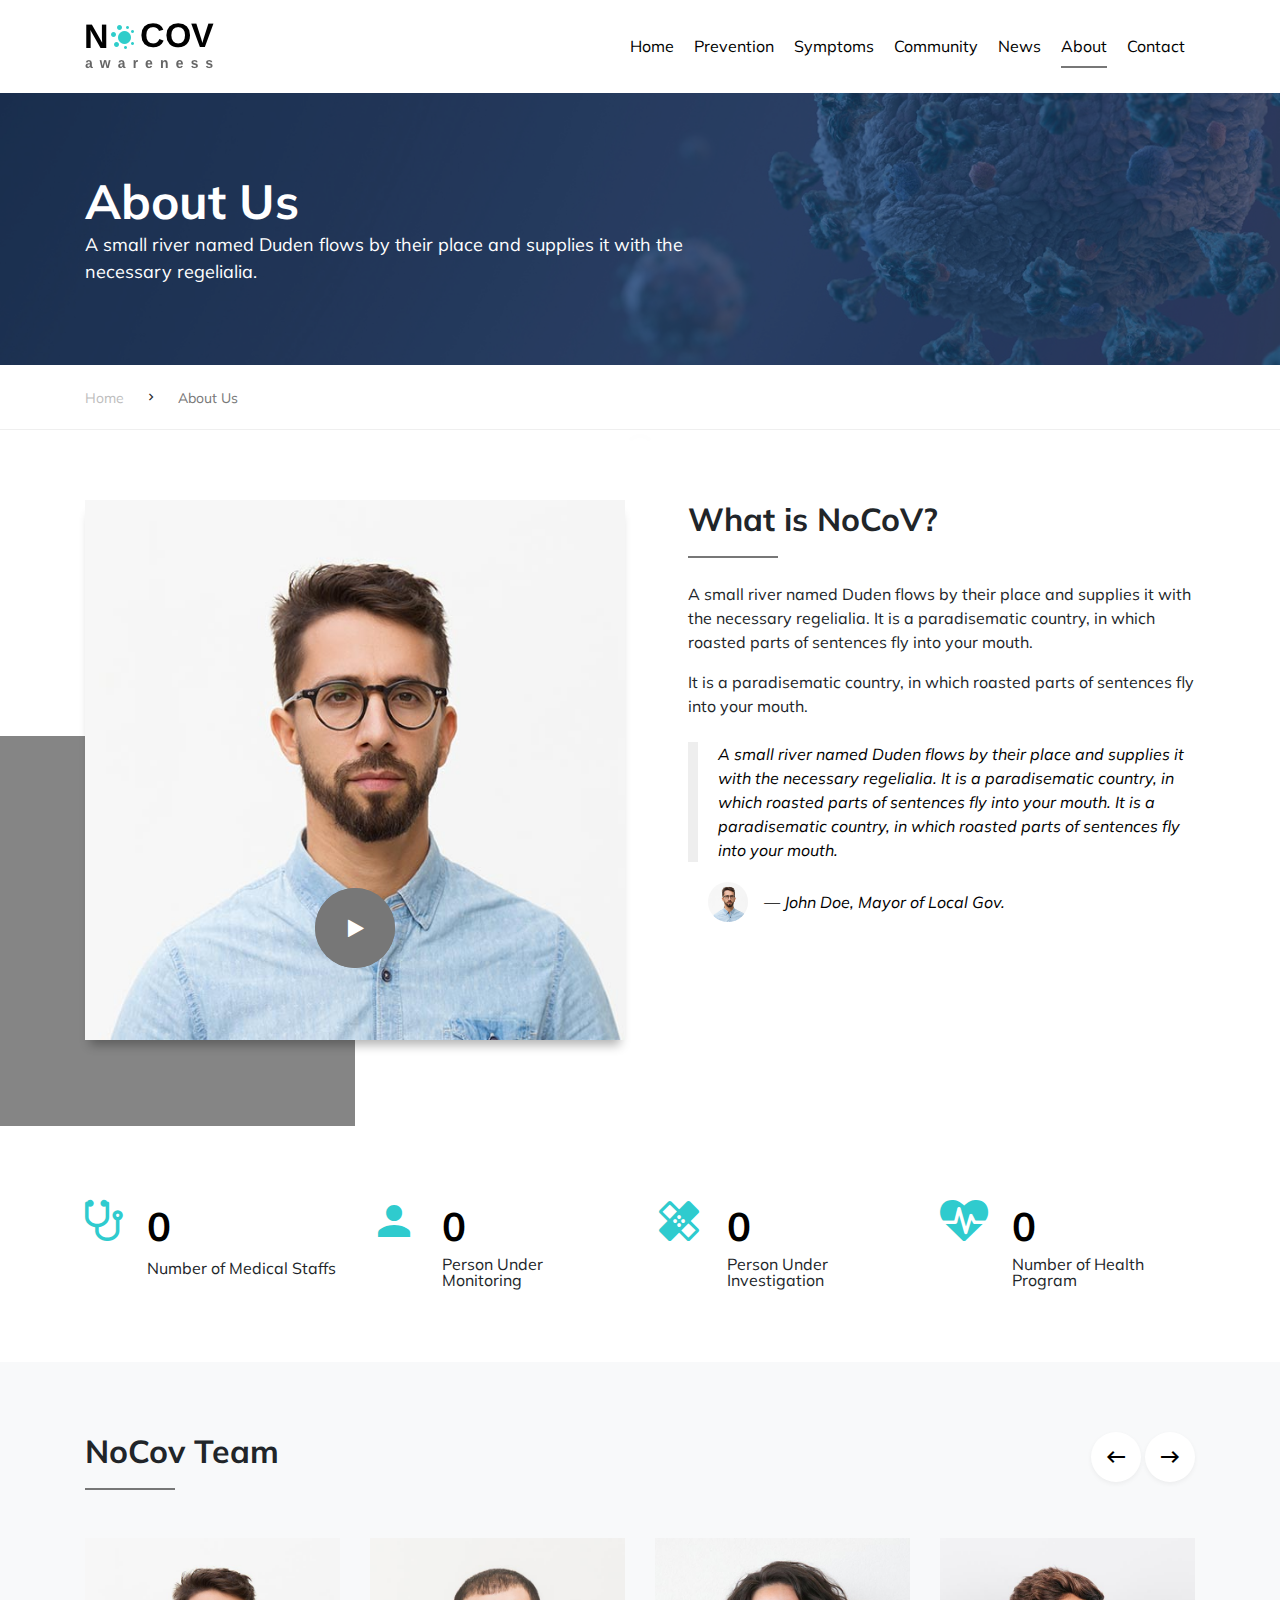
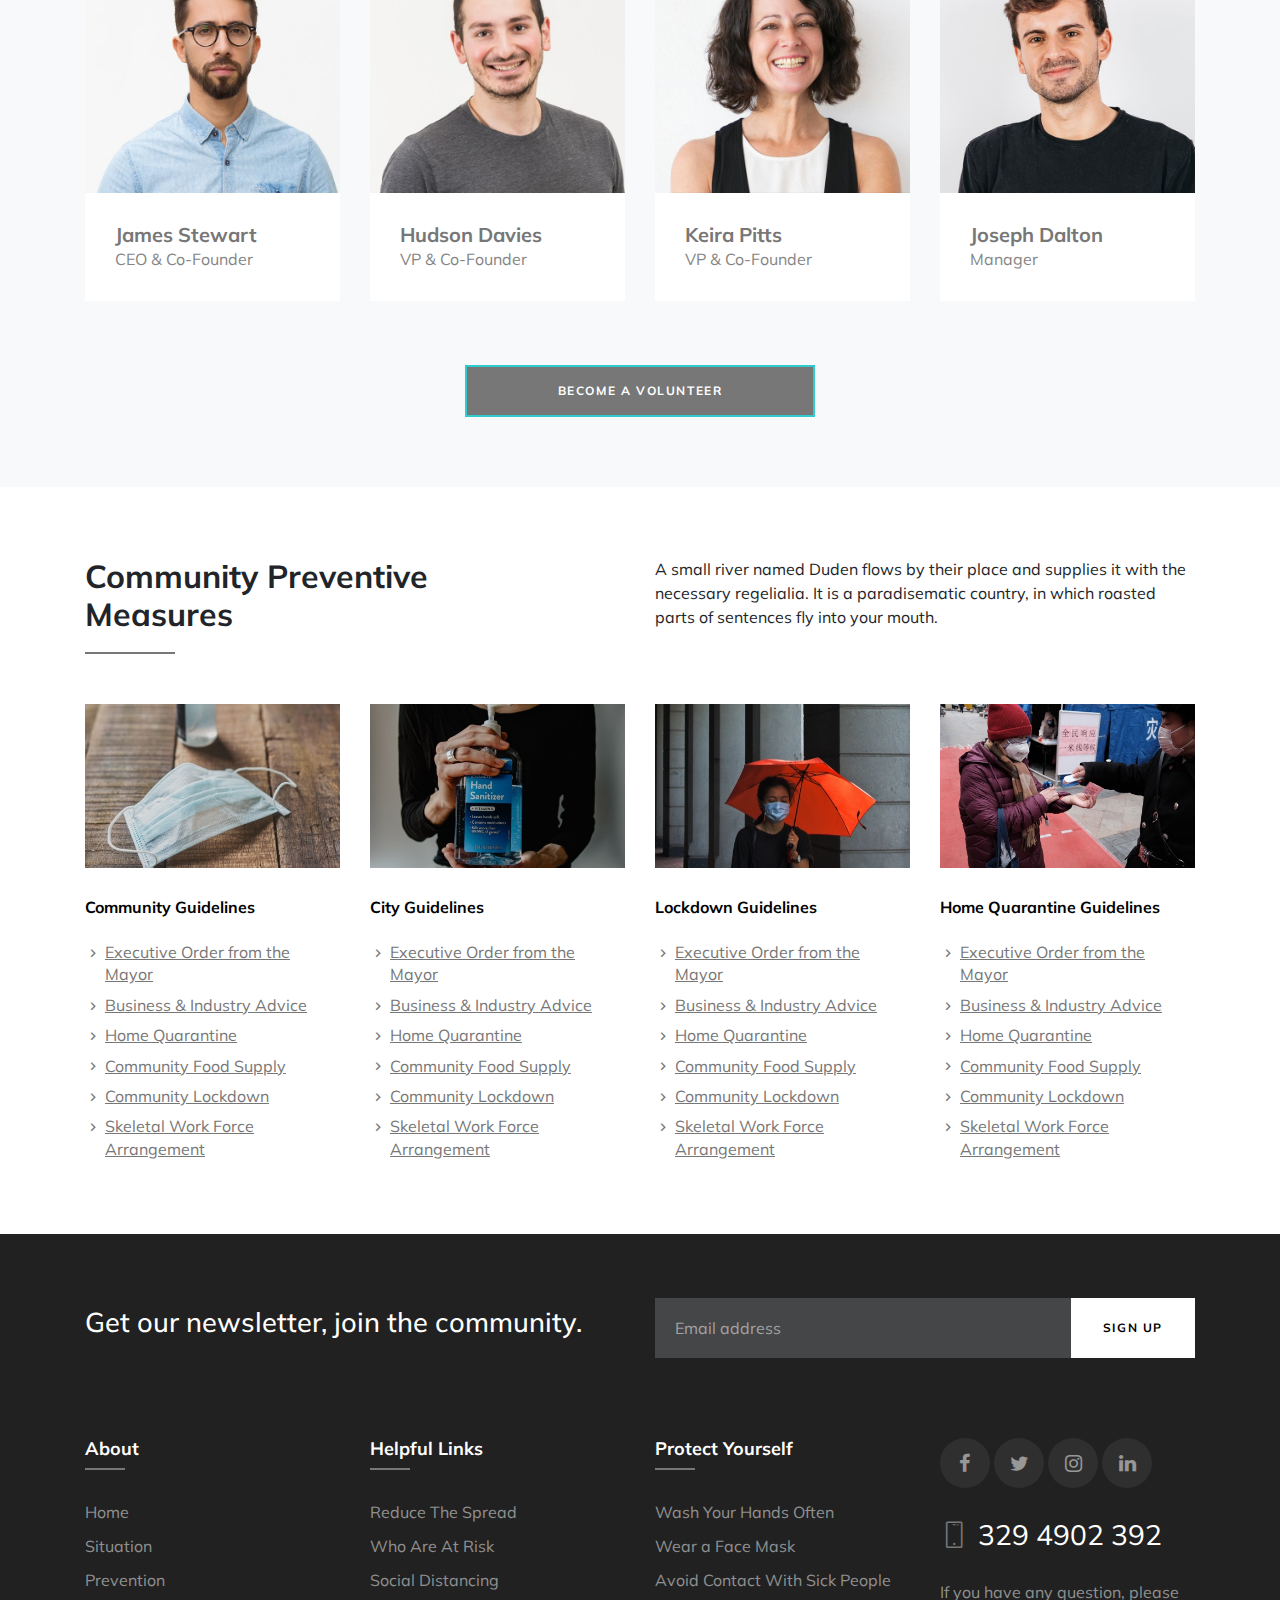
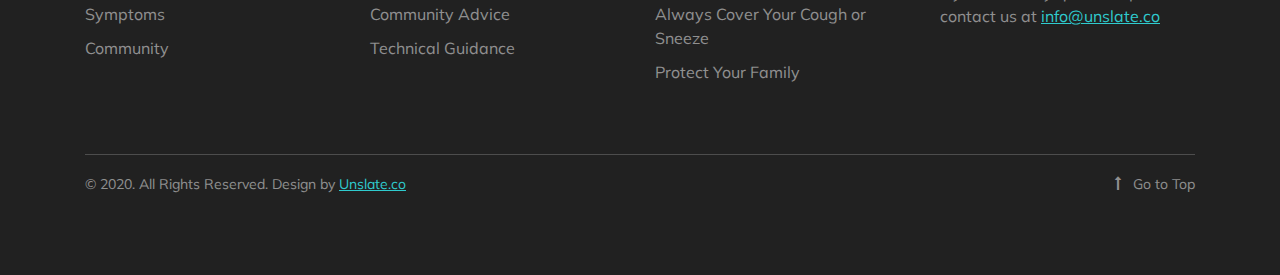
==== about.html @ e0910cd9 "modify" ====
﻿<!doctype html>
<html lang="en">

<head>
  <!-- BEGIN: Title -->
  <title>NoCov &mdash; Coronavirus Social Awareness Template</title>
  <!-- END: Title -->

  <!-- BEGIN: Meta -->
  <meta charset="utf-8">
  <meta name="viewport" content="width=device-width, initial-scale=1, shrink-to-fit=no">
  <!-- END: Meta -->
  
  <!-- BEGIN: Favicon -->
  <link rel="shortcut icon" href="images/favicon.png">
  <!-- END: Favicon -->

  <!-- BEGIN: Stylesheets -->
  <link rel="stylesheet" href="css/bootstrap/bootstrap.css">
  <link rel="stylesheet" href="css/tiny-slider.css">
  <link rel="stylesheet" href="fonts/lineicons/LineIcons.min.css">
  <link rel="stylesheet" href="fonts/icomoon/style.css">
  <link rel="stylesheet" href="css/animate.min.css">
  <link rel="stylesheet" href="css/jquery.lavalamp.css">
  <link rel="stylesheet" href="css/jquery.fancybox.min.css">
  <link rel="stylesheet" href="css/style.css">
  <!-- END: Stylesheets -->

</head>

<body>
  
  <!-- BEGIN: .site-wrap -->
  <div class="site-wrap">
  
    <!-- BEGIN: #site-header -->  
    <!-- 
      Add class '.position-relative' to display it as stack.
      Add '.navbar-light' to make the text dark or black.
    -->
    <header id="site-header" class="position-relative">

      <!-- Add '.navbar_dark' class if you want the color of the text to -->
      <nav class="navbar navbar-expand-lg navbar-light">
        <div class="container">

          <!-- BEGIN: .navbar-brand -->
          <a class="navbar-brand" href="index.html">
          <img src="images/logo_light.png" alt="Covid" id="logo_light">
          <img src="images/logo_dark.png" alt="Covid" id="logo_dark">
          </a>
          <!-- END: .navbar-brand -->

          <!-- BEGIN: .navbar-toggler -->
          <a href="#" class="burger-toggle-menu js-burger-toggle-menu ml-auto py-4" data-toggle="collapse" data-target="#main-nav" aria-controls="main-nav" aria-expanded="false" aria-label="Toggle navigation">
            <span></span>
            <span></span>
            <span></span>
          </a>
          <!-- END: .navbar-toggler -->

          <!-- BEGIN: #main-nav -->
          <div class="collapse navbar-collapse" id="main-nav">

            <ul class="navbar-nav ml-auto">
              <li class="nav-item">
                <a class="nav-link" href="index.html">Home</a>
              </li>
              <li class="nav-item">
                <a class="nav-link" href="prevention.html">Prevention</a>
              </li>
              <li class="nav-item">
                <a class="nav-link" href="symptoms.html">Symptoms</a>
              </li>
              <li class="nav-item">
                <a class="nav-link" href="community.html">Community</a>
              </li>
              <li class="nav-item">
                <a class="nav-link" href="news.html">News</a>
              </li>
              <li class="nav-item active">
                <a class="nav-link" href="about.html">About</a>
              </li>
              <li class="nav-item">
                <a class="nav-link" href="contact.html">Contact</a>
              </li>
            </ul>

          </div>
          <!-- END: #main-nav -->

        </div>
      </nav>
    </header>
    <!-- END: #site-header -->

    <!-- BEGIN: .cover -->
    <div class="page-heading-85912" style="background-image: url('images/hero_bg_3.jpg')">
      <div class="container">
        <div class="row align-items-end">
          <div class="col-lg-7">
            <h1 class="mb-0 heading text-white">About Us</h1>
            <p class="mb-0 text-white">A small river named Duden flows by their place and supplies it with the necessary regelialia. </p>
          </div>
        </div>
      </div>
    </div>

    <div class="custom-breadcrumns-23195 border-bottom">
      <div class="container">
        <a href="index.html">Home</a>
        <span class="mx-3 icon-keyboard_arrow_right"></span>
        <span class="current">About Us</span>
      </div>
    </div>
    <!-- END: .cover -->
    

    <!-- BEGIN: #main -->
    <div id="main">
      
      <!-- BEGIN: .site-section -->
      <div class="site-section section-29101 overflow-hidden">
        <div class="container">
          <div class="row justify-content-between">

            <div class="col-md-6 mb-5 mb-lg-0 pb-3">
              <figure class="figure-shadow mb-0">
                <a href="https://vimeo.com/45830194" class="video-play-button bottom" data-fancybox="" data-ratio="2">
                    <span class="icon icon-play"></span>
                  </a>
                <div class="bg"></div>
                <img src="images/person_man_1.jpg" alt="Image" class="img-fluid">
              </figure>
            </div>

            <div class="col-md-6 pl-md-5">
              <h3 class="section-heading line-primary mb-4  ">What is NoCoV?</h3>
              <p>A small river named Duden flows by their place and supplies it with the necessary regelialia. It is a paradisematic country, in which roasted parts of sentences fly into your mouth.</p>

              <p class="mb-4">It is a paradisematic country, in which roasted parts of sentences fly into your mouth.</p>

              <blockquote class="blockquote-19210">
                
                <p>A small river named Duden flows by their place and supplies it with the necessary regelialia. It is a paradisematic country, in which roasted parts of sentences fly into your mouth. It is a paradisematic country, in which roasted parts of sentences fly into your mouth.</p>
                <p class="mb-0 d-flex align-items-center">
                  <img class="img-fluid mr-3" src="images/person_man_1.jpg" alt="Image">
                  <cite>
                  &mdash; John Doe, Mayor of Local Gov.
                  </cite>
                </p>
              </blockquote>

            </div>
          </div>
        </div>
      </div>
      <!-- END: .site-section -->

      <div class="site-section">
        <!-- BEGIN: .section-counter-78529 -->
        <div class="section-counter-78529">
          <div class="container">

            <div class="row">
              <div class="col-md-6 col-lg-3 mb-4 mb-lg-0">

                <div class="counter-78529 d-flex align-items-start">
                  <div class="icon-wrap"><span class="flaticon-muscle text-primary icon-stethoscope"></span></div>
                  <div class="counter-text">
                    <strong class="block-counter-78529" data-number="2260">0</strong>
                    <span>Number of Medical Staffs</span>
                  </div>
                </div>

              </div>
              <div class="col-md-6 col-lg-3 mb-4 mb-lg-0">
                <div class="counter-78529 d-flex align-items-start">
                  <div class="icon-wrap"><span class="flaticon-stationary-bike text-primary icon-person"></span></div>
                  <div class="counter-text">
                    <strong class="block-counter-78529" data-number="210">0</strong>
                    <span>Person Under Monitoring</span>
                  </div>
                </div>
              </div>
              <div class="col-md-6 col-lg-3  mb-4 mb-lg-0">

                <div class="counter-78529 d-flex align-items-star">
                  <div class="icon-wrap"><span class="flaticon-banana text-primary icon-healing"></span></div>
                  <div class="counter-text">
                    <strong class="block-counter-78529" data-number="887">0</strong>
                    <span>Person Under Investigation</span>
                  </div>
                </div>

              </div>
              <div class="col-md-6 col-lg-3 mb-4 mb-lg-0">
                <div class="counter-78529 d-flex align-items-start">
                  <div class="icon-wrap"><span class="flaticon-heart text-primary icon-heartbeat"></span></div>
                  <div class="counter-text">
                    <strong class="block-counter-78529" data-number="1920">0</strong>
                    <span>Number of Health Program</span>
                  </div>
                </div>
              </div>
            </div>
          </div>
        </div>
        <!-- END: .section-counter-78529 -->
      </div>
    
      <!-- BEGIN: .site-section -->
      <div class="site-section bg-light">
        
        <!-- BEGIN: .container -->
        <div class="container">

          <div class="row justify-content-between">
            <div class="col-md-8 col-lg-8">
              <!-- Add '.heading-sm' to make heading smaller  -->
              <h2 class="section-heading line-primary mb-4 mb-md-4 mb-lg-5">NoCov Team</h2>
            </div>
            <div class="col-md-4 text-md-right col-lg-4 mb-4">
              <a href="#" class="slider-21934-prev" id="team-prev">
                <span class="icon-keyboard_backspace"></span>
              </a>
              <a href="#" class="slider-21934-next" id="team-next">
                <span class="icon-keyboard_backspace"></span>
              </a>
            </div>
          </div>


          
          <div class="row mb-5 pb-3">
            <div class="col-12">
              <!-- BEGIN: .slider-21934 -->
              <div class="slider-21934" id="slider-21934">
                
                <!-- BEGIN: .item -->
                <div class="item">
                  <div class="media-29191">
                    <a href="#">
                      <figure>
                        <img src="images/person_man_1.jpg" alt="Image" class="img-fluid">
                      </figure> 
                    </a>
                    <div class="media-29191-body">
                      <h2>James Stewart</h2>
                      <span class="d-block position">CEO &amp; Co-Founder</span>
                    </div>
                  </div>
                </div>
                <!-- END: .item -->

                <!-- BEGIN: .item -->
                <div class="item">
                  <div class="media-29191">
                    <a href="#">
                      <figure>
                        <img src="images/person_man_2.jpg" alt="Image" class="img-fluid">
                      </figure> 
                    </a>
                    <div class="media-29191-body">
                      <h2>Hudson Davies</h2>
                      <span class="d-block position">VP &amp; Co-Founder</span>
                    </div>
                  </div>
                </div>
                <!-- END: .item -->

                <!-- BEGIN: .item -->
                <div class="item">
                  <div class="media-29191">
                    <a href="#">
                      <figure>
                        <img src="images/person_woman_1.jpg" alt="Image" class="img-fluid">
                      </figure> 
                    </a>
                    <div class="media-29191-body">
                      <h2>Keira Pitts</h2>
                      <span class="d-block position">VP &amp; Co-Founder</span>
                    </div>
                  </div>
                </div>
                <!-- END: .item -->


                <!-- BEGIN: .item -->
                <div class="item">
                  <div class="media-29191">
                    <a href="#">
                      <figure>
                        <img src="images/person_man_3.jpg" alt="Image" class="img-fluid">
                      </figure> 
                    </a>
                    <div class="media-29191-body">
                      <h2>Joseph Dalton</h2>
                      <span class="d-block position">Manager</span>
                    </div>
                  </div>
                </div>
                <!-- END: .item -->

                <!-- BEGIN: .item -->
                <div class="item">
                  <div class="media-29191">
                    <a href="#">
                      <figure>
                        <img src="images/person_woman_2.jpg" alt="Image" class="img-fluid">
                      </figure> 
                    </a>
                    <div class="media-29191-body">
                      <h2>Becky Kenny</h2>
                      <span class="d-block position">VP &amp; Co-Founder</span>
                    </div>
                  </div>
                </div>
                <!-- END: .item -->

                <!-- BEGIN: .item -->
                <div class="item">
                  <div class="media-29191">
                    <a href="#">
                      <figure>
                        <img src="images/person_woman_1.jpg" alt="Image" class="img-fluid">
                      </figure> 
                    </a>
                    <div class="media-29191-body">
                      <h2>Joann Byers</h2>
                      <span class="d-block position">VP &amp; Co-Founder</span>
                    </div>
                  </div>
                </div>
                <!-- END: .item -->

              </div>
              <!-- END: .slider-21934 -->
            </div>
          </div>

          <div class="row justify-content-center">
            <div class="col-md-4">
              <a href="#" class="btn btn-primary btn-block">Become a volunteer</a>
            </div>
          </div>


        </div>
        <!-- END: .container -->

      </div>
      <!-- END: .site-section -->

      <!-- BEGIN: .site-section -->
      <div class="site-section">
        <div class="container">
          <div class="row justify-content-between">
            <div class="col-md-5">
              <h2 class="section-heading line-primary">Community Preventive Measures</h2>
            </div>
            <div class="col-md-6">
              <p>A small river named Duden flows by their place and supplies it with the necessary regelialia. It is a paradisematic country, in which roasted parts of sentences fly into your mouth.</p>
            </div>
          </div>
          <div class="row">
            <div class="col-12 col-sm-6 col-md-6 col-lg-3">
              <!-- BEGIN: .widget-29182 -->
              <!-- 
                Add '.widget-29182-v2' class for v2 style
              -->
              <div class="widget-29182 widget-29182-v2 mb-0 pb-0">

                <div class="widget-inner"><img src="images/img_sm_1.jpg" alt="Image" class="img-mb-2 img-fluid">
                  </div>

                <div class="widget-inner">
                  <h3>Community Guidelines</h3>
                </div>
                
                
                <div class="widget-inner">
                  <ul class="list-unstyled">
                    <li><a href="#">Executive Order from the Mayor</a></li>
                    <li><a href="#">Business &amp; Industry Advice</a></li>
                    <li><a href="#">Home Quarantine</a></li>
                    <li><a href="#">Community Food Supply</a></li>
                    <li><a href="#">Community Lockdown</a></li>
                    <li><a href="#">Skeletal Work Force Arrangement</a></li>
                  </ul>
                </div>
              </div>
              <!-- END: .widget-29182 -->
            </div>
            <div class="col-12 col-sm-6 col-md-6 col-lg-3">
              <!-- BEGIN: .widget-29182 -->
              <!-- 
                Add '.widget-29182-v2' class for v2 style
              -->
              <div class="widget-29182 widget-29182-v2 mb-0 pb-0">

                <div class="widget-inner"><img src="images/img_sm_2.jpg" alt="Image" class="img-mb-2 img-fluid">
                  </div>
                <div class="widget-inner">
                  <h3>City Guidelines</h3>
                </div>
                
                <div class="widget-inner">
                  <ul class="list-unstyled">
                    <li><a href="#">Executive Order from the Mayor</a></li>
                    <li><a href="#">Business &amp; Industry Advice</a></li>
                    <li><a href="#">Home Quarantine</a></li>
                    <li><a href="#">Community Food Supply</a></li>
                    <li><a href="#">Community Lockdown</a></li>
                    <li><a href="#">Skeletal Work Force Arrangement</a></li>
                  </ul>
                </div>
              </div>
              <!-- END: .widget-29182 -->
            </div>
            <div class="col-12 col-sm-6 col-md-6 col-lg-3">
              <!-- BEGIN: .widget-29182 -->
              <!-- 
                Add '.widget-29182-v2' class for v2 style
              -->
              <div class="widget-29182 widget-29182-v2 mb-0 pb-0">
                <div class="widget-inner"><img src="images/img_sm_3.jpg" alt="Image" class="img-mb-2 img-fluid">
                  </div>
                <div class="widget-inner">
                  <h3>Lockdown Guidelines</h3>
                </div>
                
                <div class="widget-inner">
                  <ul class="list-unstyled">
                    <li><a href="#">Executive Order from the Mayor</a></li>
                    <li><a href="#">Business &amp; Industry Advice</a></li>
                    <li><a href="#">Home Quarantine</a></li>
                    <li><a href="#">Community Food Supply</a></li>
                    <li><a href="#">Community Lockdown</a></li>
                    <li><a href="#">Skeletal Work Force Arrangement</a></li>
                  </ul>
                </div>
              </div>
              <!-- END: .widget-29182 -->
            </div>
            <div class="col-12 col-sm-6 col-md-6 col-lg-3">
              <!-- BEGIN: .widget-29182 -->
              <!-- 
                Add '.widget-29182-v2' class for v2 style
              -->
              <div class="widget-29182 widget-29182-v2 mb-0 pb-0">
                <div class="widget-inner"><img src="images/img_sm_4.jpg" alt="Image" class="img-mb-2 img-fluid">
                  </div>
                <div class="widget-inner">
                  <h3>Home Quarantine Guidelines</h3>
                </div>
                
                <div class="widget-inner">
                  <ul class="list-unstyled">
                    <li><a href="#">Executive Order from the Mayor</a></li>
                    <li><a href="#">Business &amp; Industry Advice</a></li>
                    <li><a href="#">Home Quarantine</a></li>
                    <li><a href="#">Community Food Supply</a></li>
                    <li><a href="#">Community Lockdown</a></li>
                    <li><a href="#">Skeletal Work Force Arrangement</a></li>
                  </ul>
                </div>
              </div>
              <!-- END: .widget-29182 -->
            </div>
            
          </div>
        </div>
      </div>
      <!-- END: .site-section -->

    </div>
    <!-- END: #main -->
    
    <!-- BEGIN: #footer -->
    <footer id="footer">
      <div class="container">
        
        <!-- BEGIN: .footer-subscribe -->
        <div class="row footer-subscribe">
          <div class="col-md-6">
            <h3 class="mt-2">Get our newsletter, join the community.</h3>
          </div>
          <div class="col-md-6">
            <form action="#" id="mc-form" class="form-subscribe">
              <div class="d-flex align-items-stretch w-100">
                <input type="email" id="mc-email" placeholder="Email address" class="form-control">
                <input type="submit" value="Sign up" class="btn btn-outline-white-reverse">
              </div>
              <div class="form-group">
                <label for="mc-email"></label>
              </div>
            </form>
          </div>
        </div>
        <!-- END: .footer-subscribe -->

        <div class="row">
          <div class="col-md-6 col-lg-3 mb-4 mb-md-0">
            <!-- BEGIN: .widget -->
            <div class="widget">
              <h3>About</h3>
              <ul class="nav-link">
                <li><a href="#">Home</a></li>
                <li><a href="#">Situation</a></li>
                <li><a href="#">Prevention</a></li>
                <li><a href="#">Symptoms</a></li>
                <li><a href="#">Community</a></li>
              </ul>
            </div>
            <!-- END: .widget -->
          </div>
          <div class="col-md-6 col-lg-3 mb-4 mb-md-0">
            <!-- BEGIN: .widget -->
            <div class="widget">
              <h3>Helpful Links</h3>
              <ul class="nav-link">
                <li><a href="#">Reduce The Spread</a></li>
                <li><a href="#">Who Are At Risk</a></li>
                <li><a href="#">Social Distancing</a></li>
                <li><a href="#">Community Advice</a></li>
                <li><a href="#">Technical Guidance</a></li>
              </ul>
            </div>
            <!-- END: .widget -->
          </div>
          <div class="col-md-6 col-lg-3 mb-4 mb-md-0">
            <!-- BEGIN: .widget -->
            <div class="widget">
              <h3>Protect Yourself</h3>
              <ul class="nav-link">
                <li><a href="#">Wash Your Hands Often</a></li>
                <li><a href="#">Wear a Face Mask</a></li>
                <li><a href="#">Avoid Contact With Sick People</a></li>
                <li><a href="#">Always Cover Your Cough or Sneeze</a></li>
                <li><a href="#">Protect Your Family</a></li>
              </ul>
            </div>
            <!-- END: .widget -->
          </div>
          <div class="col-md-6 col-lg-3 mb-4 mb-md-0">
            <div class="d-block">
              <ul class="list-unstyled d-flex social-29021">
                <li><a href="#"><span class="icon-facebook"></span></a></li>
                <li><a href="#"><span class="icon-twitter"></span></a></li>
                <li><a href="#"><span class="icon-instagram"></span></a></li>
                <li><a href="#"><span class="icon-linkedin"></span></a></li>
              </ul>
            </div>

            <div class="d-block mb-4">
              <a href="#" class="d-flex call align-items-center">
                <span class="lni lni-mobile wrap-icon"></span>
                <span class="number">329 4902 392</span>
              </a>
            </div>
            <div class="d-block">
              <p>If you have any question, please contact us at <a href="#" class="link-underline text-primary">info@unslate.co</a></p>
            </div>
          </div>
        </div>
        
        <!-- BEGIN: .copyright -->
        <div class="row copyright">
          <div class="col-md-6 order-2 text-center text-md-right"><a href="#" class="js-top"><span class="icon-long-arrow-up mr-2"></span> Go to Top</a></div>
          <div class="col-md-6 text-center text-md-left">
            <p>&copy; 2020. All Rights Reserved. Design by <a href="http://www.bootstrapmb.com" target="_blank" class="link-underline text-primary">Unslate.co</a></p>
          </div>
        </div>
        <!-- END: .copyright -->
      </div>
    </footer>
    <!-- END: #footer -->

  </div>
  <!-- END: .site-wrap -->

  <!-- Loader -->
  <div id="site-overlayer"></div>
  <div class="site-loader-wrap">
    <div class="site-loader"></div>
  </div>

  <!-- BEGIN: JavaScripts -->
  <script src="js/jquery-3.4.1.min.js"></script>
  <script src="js/popper.min.js"></script>
  <script src="js/bootstrap.min.js"></script>
  <script src="js/jquery.waypoints.min.js"></script>
  <script src="js/jquery.animateNumber.min.js"></script>
  <script src="js/tiny-slider.js"></script>
  <script src="js/jquery.fancybox.min.js"></script>
  <script src="js/jquery.lavalamp.min.js"></script>
  <script src="js/jquery.ajaxchimp.min.js"></script>
  <script src="js/jquery.validate.min.js"></script>
  <script src="js/jquery.easing.1.3.js"></script>
  <script src="js/jquery.easing.1.3.js"></script>
  <script src="js/main.js"></script>
  <!-- END: JavaScripts -->
 
</body>
</html>
---- css/tiny-slider.css ----
.tns-outer{padding:0 !important}.tns-outer [hidden]{display:none !important}.tns-outer [aria-controls],.tns-outer [data-action]{cursor:pointer}.tns-slider{-webkit-transition:all 0s;-moz-transition:all 0s;transition:all 0s}.tns-slider>.tns-item{-webkit-box-sizing:border-box;-moz-box-sizing:border-box;box-sizing:border-box}.tns-horizontal.tns-subpixel{white-space:nowrap}.tns-horizontal.tns-subpixel>.tns-item{display:inline-block;vertical-align:top;white-space:normal}.tns-horizontal.tns-no-subpixel:after{content:'';display:table;clear:both}.tns-horizontal.tns-no-subpixel>.tns-item{float:left}.tns-horizontal.tns-carousel.tns-no-subpixel>.tns-item{margin-right:-100%}.tns-no-calc{position:relative;left:0}.tns-gallery{position:relative;left:0;min-height:1px}.tns-gallery>.tns-item{position:absolute;left:-100%;-webkit-transition:transform 0s, opacity 0s;-moz-transition:transform 0s, opacity 0s;transition:transform 0s, opacity 0s}.tns-gallery>.tns-slide-active{position:relative;left:auto !important}.tns-gallery>.tns-moving{-webkit-transition:all 0.25s;-moz-transition:all 0.25s;transition:all 0.25s}.tns-autowidth{display:inline-block}.tns-lazy-img{-webkit-transition:opacity 0.6s;-moz-transition:opacity 0.6s;transition:opacity 0.6s;opacity:0.6}.tns-lazy-img.tns-complete{opacity:1}.tns-ah{-webkit-transition:height 0s;-moz-transition:height 0s;transition:height 0s}.tns-ovh{overflow:hidden}.tns-visually-hidden{position:absolute;left:-10000em}.tns-transparent{opacity:0;visibility:hidden}.tns-fadeIn{opacity:1;filter:alpha(opacity=100);z-index:0}.tns-normal,.tns-fadeOut{opacity:0;filter:alpha(opacity=0);z-index:-1}.tns-vpfix{white-space:nowrap}.tns-vpfix>div,.tns-vpfix>li{display:inline-block}.tns-t-subp2{margin:0 auto;width:310px;position:relative;height:10px;overflow:hidden}.tns-t-ct{width:2333.3333333%;width:-webkit-calc(100% * 70 / 3);width:-moz-calc(100% * 70 / 3);width:calc(100% * 70 / 3);position:absolute;right:0}.tns-t-ct:after{content:'';display:table;clear:both}.tns-t-ct>div{width:1.4285714%;width:-webkit-calc(100% / 70);width:-moz-calc(100% / 70);width:calc(100% / 70);height:10px;float:left}

/*# sourceMappingURL=sourcemaps/tiny-slider.css.map */
---- fonts/icomoon/style.css ----
@font-face {
  font-family: 'icomoon';
  src:  url('fonts/icomoon.eot?10si43');
  src:  url('fonts/icomoon.eot?10si43#iefix') format('embedded-opentype'),
    url('fonts/icomoon.ttf?10si43') format('truetype'),
    url('fonts/icomoon.woff?10si43') format('woff'),
    url('fonts/icomoon.svg?10si43#icomoon') format('svg');
  font-weight: normal;
  font-style: normal;
}

[class^="icon-"], [class*=" icon-"] {
  /* use !important to prevent issues with browser extensions that change fonts */
  font-family: 'icomoon' !important;
  speak: none;
  font-style: normal;
  font-weight: normal;
  font-variant: normal;
  text-transform: none;
  line-height: 1;

  /* Better Font Rendering =========== */
  -webkit-font-smoothing: antialiased;
  -moz-osx-font-smoothing: grayscale;
}

.icon-asterisk:before {
  content: "\f069";
}
.icon-plus:before {
  content: "\f067";
}
.icon-question:before {
  content: "\f128";
}
.icon-minus:before {
  content: "\f068";
}
.icon-glass:before {
  content: "\f000";
}
.icon-music:before {
  content: "\f001";
}
.icon-search:before {
  content: "\f002";
}
.icon-envelope-o:before {
  content: "\f003";
}
.icon-heart:before {
  content: "\f004";
}
.icon-star:before {
  content: "\f005";
}
.icon-star-o:before {
  content: "\f006";
}
.icon-user:before {
  content: "\f007";
}
.icon-film:before {
  content: "\f008";
}
.icon-th-large:before {
  content: "\f009";
}
.icon-th:before {
  content: "\f00a";
}
.icon-th-list:before {
  content: "\f00b";
}
.icon-check:before {
  content: "\f00c";
}
.icon-close:before {
  content: "\f00d";
}
.icon-remove:before {
  content: "\f00d";
}
.icon-times:before {
  content: "\f00d";
}
.icon-search-plus:before {
  content: "\f00e";
}
.icon-search-minus:before {
  content: "\f010";
}
.icon-power-off:before {
  content: "\f011";
}
.icon-signal:before {
  content: "\f012";
}
.icon-cog:before {
  content: "\f013";
}
.icon-gear:before {
  content: "\f013";
}
.icon-trash-o:before {
  content: "\f014";
}
.icon-home:before {
  content: "\f015";
}
.icon-file-o:before {
  content: "\f016";
}
.icon-clock-o:before {
  content: "\f017";
}
.icon-road:before {
  content: "\f018";
}
.icon-download:before {
  content: "\f019";
}
.icon-arrow-circle-o-down:before {
  content: "\f01a";
}
.icon-arrow-circle-o-up:before {
  content: "\f01b";
}
.icon-inbox:before {
  content: "\f01c";
}
.icon-play-circle-o:before {
  content: "\f01d";
}
.icon-repeat:before {
  content: "\f01e";
}
.icon-rotate-right:before {
  content: "\f01e";
}
.icon-refresh:before {
  content: "\f021";
}
.icon-list-alt:before {
  content: "\f022";
}
.icon-lock:before {
  content: "\f023";
}
.icon-flag:before {
  content: "\f024";
}
.icon-headphones:before {
  content: "\f025";
}
.icon-volume-off:before {
  content: "\f026";
}
.icon-volume-down:before {
  content: "\f027";
}
.icon-volume-up:before {
  content: "\f028";
}
.icon-qrcode:before {
  content: "\f029";
}
.icon-barcode:before {
  content: "\f02a";
}
.icon-tag:before {
  content: "\f02b";
}
.icon-tags:before {
  content: "\f02c";
}
.icon-book:before {
  content: "\f02d";
}
.icon-bookmark:before {
  content: "\f02e";
}
.icon-print:before {
  content: "\f02f";
}
.icon-camera:before {
  content: "\f030";
}
.icon-font:before {
  content: "\f031";
}
.icon-bold:before {
  content: "\f032";
}
.icon-italic:before {
  content: "\f033";
}
.icon-text-height:before {
  content: "\f034";
}
.icon-text-width:before {
  content: "\f035";
}
.icon-align-left:before {
  content: "\f036";
}
.icon-align-center:before {
  content: "\f037";
}
.icon-align-right:before {
  content: "\f038";
}
.icon-align-justify:before {
  content: "\f039";
}
.icon-list:before {
  content: "\f03a";
}
.icon-dedent:before {
  content: "\f03b";
}
.icon-outdent:before {
  content: "\f03b";
}
.icon-indent:before {
  content: "\f03c";
}
.icon-video-camera:before {
  content: "\f03d";
}
.icon-image:before {
  content: "\f03e";
}
.icon-photo:before {
  content: "\f03e";
}
.icon-picture-o:before {
  content: "\f03e";
}
.icon-pencil:before {
  content: "\f040";
}
.icon-map-marker:before {
  content: "\f041";
}
.icon-adjust:before {
  content: "\f042";
}
.icon-tint:before {
  content: "\f043";
}
.icon-edit:before {
  content: "\f044";
}
.icon-pencil-square-o:before {
  content: "\f044";
}
.icon-share-square-o:before {
  content: "\f045";
}
.icon-check-square-o:before {
  content: "\f046";
}
.icon-arrows:before {
  content: "\f047";
}
.icon-step-backward:before {
  content: "\f048";
}
.icon-fast-backward:before {
  content: "\f049";
}
.icon-backward:before {
  content: "\f04a";
}
.icon-play:before {
  content: "\f04b";
}
.icon-pause:before {
  content: "\f04c";
}
.icon-stop:before {
  content: "\f04d";
}
.icon-forward:before {
  content: "\f04e";
}
.icon-fast-forward:before {
  content: "\f050";
}
.icon-step-forward:before {
  content: "\f051";
}
.icon-eject:before {
  content: "\f052";
}
.icon-chevron-left:before {
  content: "\f053";
}
.icon-chevron-right:before {
  content: "\f054";
}
.icon-plus-circle:before {
  content: "\f055";
}
.icon-minus-circle:before {
  content: "\f056";
}
.icon-times-circle:before {
  content: "\f057";
}
.icon-check-circle:before {
  content: "\f058";
}
.icon-question-circle:before {
  content: "\f059";
}
.icon-info-circle:before {
  content: "\f05a";
}
.icon-crosshairs:before {
  content: "\f05b";
}
.icon-times-circle-o:before {
  content: "\f05c";
}
.icon-check-circle-o:before {
  content: "\f05d";
}
.icon-ban:before {
  content: "\f05e";
}
.icon-arrow-left:before {
  content: "\f060";
}
.icon-arrow-right:before {
  content: "\f061";
}
.icon-arrow-up:before {
  content: "\f062";
}
.icon-arrow-down:before {
  content: "\f063";
}
.icon-mail-forward:before {
  content: "\f064";
}
.icon-share:before {
  content: "\f064";
}
.icon-expand:before {
  content: "\f065";
}
.icon-compress:before {
  content: "\f066";
}
.icon-exclamation-circle:before {
  content: "\f06a";
}
.icon-gift:before {
  content: "\f06b";
}
.icon-leaf:before {
  content: "\f06c";
}
.icon-fire:before {
  content: "\f06d";
}
.icon-eye:before {
  content: "\f06e";
}
.icon-eye-slash:before {
  content: "\f070";
}
.icon-exclamation-triangle:before {
  content: "\f071";
}
.icon-warning:before {
  content: "\f071";
}
.icon-plane:before {
  content: "\f072";
}
.icon-calendar:before {
  content: "\f073";
}
.icon-random:before {
  content: "\f074";
}
.icon-comment:before {
  content: "\f075";
}
.icon-magnet:before {
  content: "\f076";
}
.icon-chevron-up:before {
  content: "\f077";
}
.icon-chevron-down:before {
  content: "\f078";
}
.icon-retweet:before {
  content: "\f079";
}
.icon-shopping-cart:before {
  content: "\f07a";
}
.icon-folder:before {
  content: "\f07b";
}
.icon-folder-open:before {
  content: "\f07c";
}
.icon-arrows-v:before {
  content: "\f07d";
}
.icon-arrows-h:before {
  content: "\f07e";
}
.icon-bar-chart:before {
  content: "\f080";
}
.icon-bar-chart-o:before {
  content: "\f080";
}
.icon-twitter-square:before {
  content: "\f081";
}
.icon-facebook-square:before {
  content: "\f082";
}
.icon-camera-retro:before {
  content: "\f083";
}
.icon-key:before {
  content: "\f084";
}
.icon-cogs:before {
  content: "\f085";
}
.icon-gears:before {
  content: "\f085";
}
.icon-comments:before {
  content: "\f086";
}
.icon-thumbs-o-up:before {
  content: "\f087";
}
.icon-thumbs-o-down:before {
  content: "\f088";
}
.icon-star-half:before {
  content: "\f089";
}
.icon-heart-o:before {
  content: "\f08a";
}
.icon-sign-out:before {
  content: "\f08b";
}
.icon-linkedin-square:before {
  content: "\f08c";
}
.icon-thumb-tack:before {
  content: "\f08d";
}
.icon-external-link:before {
  content: "\f08e";
}
.icon-sign-in:before {
  content: "\f090";
}
.icon-trophy:before {
  content: "\f091";
}
.icon-github-square:before {
  content: "\f092";
}
.icon-upload:before {
  content: "\f093";
}
.icon-lemon-o:before {
  content: "\f094";
}
.icon-phone:before {
  content: "\f095";
}
.icon-square-o:before {
  content: "\f096";
}
.icon-bookmark-o:before {
  content: "\f097";
}
.icon-phone-square:before {
  content: "\f098";
}
.icon-twitter:before {
  content: "\f099";
}
.icon-facebook:before {
  content: "\f09a";
}
.icon-facebook-f:before {
  content: "\f09a";
}
.icon-github:before {
  content: "\f09b";
}
.icon-unlock:before {
  content: "\f09c";
}
.icon-credit-card:before {
  content: "\f09d";
}
.icon-feed:before {
  content: "\f09e";
}
.icon-rss:before {
  content: "\f09e";
}
.icon-hdd-o:before {
  content: "\f0a0";
}
.icon-bullhorn:before {
  content: "\f0a1";
}
.icon-bell-o:before {
  content: "\f0a2";
}
.icon-certificate:before {
  content: "\f0a3";
}
.icon-hand-o-right:before {
  content: "\f0a4";
}
.icon-hand-o-left:before {
  content: "\f0a5";
}
.icon-hand-o-up:before {
  content: "\f0a6";
}
.icon-hand-o-down:before {
  content: "\f0a7";
}
.icon-arrow-circle-left:before {
  content: "\f0a8";
}
.icon-arrow-circle-right:before {
  content: "\f0a9";
}
.icon-arrow-circle-up:before {
  content: "\f0aa";
}
.icon-arrow-circle-down:before {
  content: "\f0ab";
}
.icon-globe:before {
  content: "\f0ac";
}
.icon-wrench:before {
  content: "\f0ad";
}
.icon-tasks:before {
  content: "\f0ae";
}
.icon-filter:before {
  content: "\f0b0";
}
.icon-briefcase:before {
  content: "\f0b1";
}
.icon-arrows-alt:before {
  content: "\f0b2";
}
.icon-group:before {
  content: "\f0c0";
}
.icon-users:before {
  content: "\f0c0";
}
.icon-chain:before {
  content: "\f0c1";
}
.icon-link:before {
  content: "\f0c1";
}
.icon-cloud:before {
  content: "\f0c2";
}
.icon-flask:before {
  content: "\f0c3";
}
.icon-cut:before {
  content: "\f0c4";
}
.icon-scissors:before {
  content: "\f0c4";
}
.icon-copy:before {
  content: "\f0c5";
}
.icon-files-o:before {
  content: "\f0c5";
}
.icon-paperclip:before {
  content: "\f0c6";
}
.icon-floppy-o:before {
  content: "\f0c7";
}
.icon-save:before {
  content: "\f0c7";
}
.icon-square:before {
  content: "\f0c8";
}
.icon-bars:before {
  content: "\f0c9";
}
.icon-navicon:before {
  content: "\f0c9";
}
.icon-reorder:before {
  content: "\f0c9";
}
.icon-list-ul:before {
  content: "\f0ca";
}
.icon-list-ol:before {
  content: "\f0cb";
}
.icon-strikethrough:before {
  content: "\f0cc";
}
.icon-underline:before {
  content: "\f0cd";
}
.icon-table:before {
  content: "\f0ce";
}
.icon-magic:before {
  content: "\f0d0";
}
.icon-truck:before {
  content: "\f0d1";
}
.icon-pinterest:before {
  content: "\f0d2";
}
.icon-pinterest-square:before {
  content: "\f0d3";
}
.icon-google-plus-square:before {
  content: "\f0d4";
}
.icon-google-plus:before {
  content: "\f0d5";
}
.icon-money:before {
  content: "\f0d6";
}
.icon-caret-down:before {
  content: "\f0d7";
}
.icon-caret-up:before {
  content: "\f0d8";
}
.icon-caret-left:before {
  content: "\f0d9";
}
.icon-caret-right:before {
  content: "\f0da";
}
.icon-columns:before {
  content: "\f0db";
}
.icon-sort:before {
  content: "\f0dc";
}
.icon-unsorted:before {
  content: "\f0dc";
}
.icon-sort-desc:before {
  content: "\f0dd";
}
.icon-sort-down:before {
  content: "\f0dd";
}
.icon-sort-asc:before {
  content: "\f0de";
}
.icon-sort-up:before {
  content: "\f0de";
}
.icon-envelope:before {
  content: "\f0e0";
}
.icon-linkedin:before {
  content: "\f0e1";
}
.icon-rotate-left:before {
  content: "\f0e2";
}
.icon-undo:before {
  content: "\f0e2";
}
.icon-gavel:before {
  content: "\f0e3";
}
.icon-legal:before {
  content: "\f0e3";
}
.icon-dashboard:before {
  content: "\f0e4";
}
.icon-tachometer:before {
  content: "\f0e4";
}
.icon-comment-o:before {
  content: "\f0e5";
}
.icon-comments-o:before {
  content: "\f0e6";
}
.icon-bolt:before {
  content: "\f0e7";
}
.icon-flash:before {
  content: "\f0e7";
}
.icon-sitemap:before {
  content: "\f0e8";
}
.icon-umbrella:before {
  content: "\f0e9";
}
.icon-clipboard:before {
  content: "\f0ea";
}
.icon-paste:before {
  content: "\f0ea";
}
.icon-lightbulb-o:before {
  content: "\f0eb";
}
.icon-exchange:before {
  content: "\f0ec";
}
.icon-cloud-download:before {
  content: "\f0ed";
}
.icon-cloud-upload:before {
  content: "\f0ee";
}
.icon-user-md:before {
  content: "\f0f0";
}
.icon-stethoscope:before {
  content: "\f0f1";
}
.icon-suitcase:before {
  content: "\f0f2";
}
.icon-bell:before {
  content: "\f0f3";
}
.icon-coffee:before {
  content: "\f0f4";
}
.icon-cutlery:before {
  content: "\f0f5";
}
.icon-file-text-o:before {
  content: "\f0f6";
}
.icon-building-o:before {
  content: "\f0f7";
}
.icon-hospital-o:before {
  content: "\f0f8";
}
.icon-ambulance:before {
  content: "\f0f9";
}
.icon-medkit:before {
  content: "\f0fa";
}
.icon-fighter-jet:before {
  content: "\f0fb";
}
.icon-beer:before {
  content: "\f0fc";
}
.icon-h-square:before {
  content: "\f0fd";
}
.icon-plus-square:before {
  content: "\f0fe";
}
.icon-angle-double-left:before {
  content: "\f100";
}
.icon-angle-double-right:before {
  content: "\f101";
}
.icon-angle-double-up:before {
  content: "\f102";
}
.icon-angle-double-down:before {
  content: "\f103";
}
.icon-angle-left:before {
  content: "\f104";
}
.icon-angle-right:before {
  content: "\f105";
}
.icon-angle-up:before {
  content: "\f106";
}
.icon-angle-down:before {
  content: "\f107";
}
.icon-desktop:before {
  content: "\f108";
}
.icon-laptop:before {
  content: "\f109";
}
.icon-tablet:before {
  content: "\f10a";
}
.icon-mobile:before {
  content: "\f10b";
}
.icon-mobile-phone:before {
  content: "\f10b";
}
.icon-circle-o:before {
  content: "\f10c";
}
.icon-quote-left:before {
  content: "\f10d";
}
.icon-quote-right:before {
  content: "\f10e";
}
.icon-spinner:before {
  content: "\f110";
}
.icon-circle:before {
  content: "\f111";
}
.icon-mail-reply:before {
  content: "\f112";
}
.icon-reply:before {
  content: "\f112";
}
.icon-github-alt:before {
  content: "\f113";
}
.icon-folder-o:before {
  content: "\f114";
}
.icon-folder-open-o:before {
  content: "\f115";
}
.icon-smile-o:before {
  content: "\f118";
}
.icon-frown-o:before {
  content: "\f119";
}
.icon-meh-o:before {
  content: "\f11a";
}
.icon-gamepad:before {
  content: "\f11b";
}
.icon-keyboard-o:before {
  content: "\f11c";
}
.icon-flag-o:before {
  content: "\f11d";
}
.icon-flag-checkered:before {
  content: "\f11e";
}
.icon-terminal:before {
  content: "\f120";
}
.icon-code:before {
  content: "\f121";
}
.icon-mail-reply-all:before {
  content: "\f122";
}
.icon-reply-all:before {
  content: "\f122";
}
.icon-star-half-empty:before {
  content: "\f123";
}
.icon-star-half-full:before {
  content: "\f123";
}
.icon-star-half-o:before {
  content: "\f123";
}
.icon-location-arrow:before {
  content: "\f124";
}
.icon-crop:before {
  content: "\f125";
}
.icon-code-fork:before {
  content: "\f126";
}
.icon-chain-broken:before {
  content: "\f127";
}
.icon-unlink:before {
  content: "\f127";
}
.icon-info:before {
  content: "\f129";
}
.icon-exclamation:before {
  content: "\f12a";
}
.icon-superscript:before {
  content: "\f12b";
}
.icon-subscript:before {
  content: "\f12c";
}
.icon-eraser:before {
  content: "\f12d";
}
.icon-puzzle-piece:before {
  content: "\f12e";
}
.icon-microphone:before {
  content: "\f130";
}
.icon-microphone-slash:before {
  content: "\f131";
}
.icon-shield:before {
  content: "\f132";
}
.icon-calendar-o:before {
  content: "\f133";
}
.icon-fire-extinguisher:before {
  content: "\f134";
}
.icon-rocket:before {
  content: "\f135";
}
.icon-maxcdn:before {
  content: "\f136";
}
.icon-chevron-circle-left:before {
  content: "\f137";
}
.icon-chevron-circle-right:before {
  content: "\f138";
}
.icon-chevron-circle-up:before {
  content: "\f139";
}
.icon-chevron-circle-down:before {
  content: "\f13a";
}
.icon-html5:before {
  content: "\f13b";
}
.icon-css3:before {
  content: "\f13c";
}
.icon-anchor:before {
  content: "\f13d";
}
.icon-unlock-alt:before {
  content: "\f13e";
}
.icon-bullseye:before {
  content: "\f140";
}
.icon-ellipsis-h:before {
  content: "\f141";
}
.icon-ellipsis-v:before {
  content: "\f142";
}
.icon-rss-square:before {
  content: "\f143";
}
.icon-play-circle:before {
  content: "\f144";
}
.icon-ticket:before {
  content: "\f145";
}
.icon-minus-square:before {
  content: "\f146";
}
.icon-minus-square-o:before {
  content: "\f147";
}
.icon-level-up:before {
  content: "\f148";
}
.icon-level-down:before {
  content: "\f149";
}
.icon-check-square:before {
  content: "\f14a";
}
.icon-pencil-square:before {
  content: "\f14b";
}
.icon-external-link-square:before {
  content: "\f14c";
}
.icon-share-square:before {
  content: "\f14d";
}
.icon-compass:before {
  content: "\f14e";
}
.icon-caret-square-o-down:before {
  content: "\f150";
}
.icon-toggle-down:before {
  content: "\f150";
}
.icon-caret-square-o-up:before {
  content: "\f151";
}
.icon-toggle-up:before {
  content: "\f151";
}
.icon-caret-square-o-right:before {
  content: "\f152";
}
.icon-toggle-right:before {
  content: "\f152";
}
.icon-eur:before {
  content: "\f153";
}
.icon-euro:before {
  content: "\f153";
}
.icon-gbp:before {
  content: "\f154";
}
.icon-dollar:before {
  content: "\f155";
}
.icon-usd:before {
  content: "\f155";
}
.icon-inr:before {
  content: "\f156";
}
.icon-rupee:before {
  content: "\f156";
}
.icon-cny:before {
  content: "\f157";
}
.icon-jpy:before {
  content: "\f157";
}
.icon-rmb:before {
  content: "\f157";
}
.icon-yen:before {
  content: "\f157";
}
.icon-rouble:before {
  content: "\f158";
}
.icon-rub:before {
  content: "\f158";
}
.icon-ruble:before {
  content: "\f158";
}
.icon-krw:before {
  content: "\f159";
}
.icon-won:before {
  content: "\f159";
}
.icon-bitcoin:before {
  content: "\f15a";
}
.icon-btc:before {
  content: "\f15a";
}
.icon-file:before {
  content: "\f15b";
}
.icon-file-text:before {
  content: "\f15c";
}
.icon-sort-alpha-asc:before {
  content: "\f15d";
}
.icon-sort-alpha-desc:before {
  content: "\f15e";
}
.icon-sort-amount-asc:before {
  content: "\f160";
}
.icon-sort-amount-desc:before {
  content: "\f161";
}
.icon-sort-numeric-asc:before {
  content: "\f162";
}
.icon-sort-numeric-desc:before {
  content: "\f163";
}
.icon-thumbs-up:before {
  content: "\f164";
}
.icon-thumbs-down:before {
  content: "\f165";
}
.icon-youtube-square:before {
  content: "\f166";
}
.icon-youtube:before {
  content: "\f167";
}
.icon-xing:before {
  content: "\f168";
}
.icon-xing-square:before {
  content: "\f169";
}
.icon-youtube-play:before {
  content: "\f16a";
}
.icon-dropbox:before {
  content: "\f16b";
}
.icon-stack-overflow:before {
  content: "\f16c";
}
.icon-instagram:before {
  content: "\f16d";
}
.icon-flickr:before {
  content: "\f16e";
}
.icon-adn:before {
  content: "\f170";
}
.icon-bitbucket:before {
  content: "\f171";
}
.icon-bitbucket-square:before {
  content: "\f172";
}
.icon-tumblr:before {
  content: "\f173";
}
.icon-tumblr-square:before {
  content: "\f174";
}
.icon-long-arrow-down:before {
  content: "\f175";
}
.icon-long-arrow-up:before {
  content: "\f176";
}
.icon-long-arrow-left:before {
  content: "\f177";
}
.icon-long-arrow-right:before {
  content: "\f178";
}
.icon-apple:before {
  content: "\f179";
}
.icon-windows:before {
  content: "\f17a";
}
.icon-android:before {
  content: "\f17b";
}
.icon-linux:before {
  content: "\f17c";
}
.icon-dribbble:before {
  content: "\f17d";
}
.icon-skype:before {
  content: "\f17e";
}
.icon-foursquare:before {
  content: "\f180";
}
.icon-trello:before {
  content: "\f181";
}
.icon-female:before {
  content: "\f182";
}
.icon-male:before {
  content: "\f183";
}
.icon-gittip:before {
  content: "\f184";
}
.icon-gratipay:before {
  content: "\f184";
}
.icon-sun-o:before {
  content: "\f185";
}
.icon-moon-o:before {
  content: "\f186";
}
.icon-archive:before {
  content: "\f187";
}
.icon-bug:before {
  content: "\f188";
}
.icon-vk:before {
  content: "\f189";
}
.icon-weibo:before {
  content: "\f18a";
}
.icon-renren:before {
  content: "\f18b";
}
.icon-pagelines:before {
  content: "\f18c";
}
.icon-stack-exchange:before {
  content: "\f18d";
}
.icon-arrow-circle-o-right:before {
  content: "\f18e";
}
.icon-arrow-circle-o-left:before {
  content: "\f190";
}
.icon-caret-square-o-left:before {
  content: "\f191";
}
.icon-toggle-left:before {
  content: "\f191";
}
.icon-dot-circle-o:before {
  content: "\f192";
}
.icon-wheelchair:before {
  content: "\f193";
}
.icon-vimeo-square:before {
  content: "\f194";
}
.icon-try:before {
  content: "\f195";
}
.icon-turkish-lira:before {
  content: "\f195";
}
.icon-plus-square-o:before {
  content: "\f196";
}
.icon-space-shuttle:before {
  content: "\f197";
}
.icon-slack:before {
  content: "\f198";
}
.icon-envelope-square:before {
  content: "\f199";
}
.icon-wordpress:before {
  content: "\f19a";
}
.icon-openid:before {
  content: "\f19b";
}
.icon-bank:before {
  content: "\f19c";
}
.icon-institution:before {
  content: "\f19c";
}
.icon-university:before {
  content: "\f19c";
}
.icon-graduation-cap:before {
  content: "\f19d";
}
.icon-mortar-board:before {
  content: "\f19d";
}
.icon-yahoo:before {
  content: "\f19e";
}
.icon-google:before {
  content: "\f1a0";
}
.icon-reddit:before {
  content: "\f1a1";
}
.icon-reddit-square:before {
  content: "\f1a2";
}
.icon-stumbleupon-circle:before {
  content: "\f1a3";
}
.icon-stumbleupon:before {
  content: "\f1a4";
}
.icon-delicious:before {
  content: "\f1a5";
}
.icon-digg:before {
  content: "\f1a6";
}
.icon-pied-piper-pp:before {
  content: "\f1a7";
}
.icon-pied-piper-alt:before {
  content: "\f1a8";
}
.icon-drupal:before {
  content: "\f1a9";
}
.icon-joomla:before {
  content: "\f1aa";
}
.icon-language:before {
  content: "\f1ab";
}
.icon-fax:before {
  content: "\f1ac";
}
.icon-building:before {
  content: "\f1ad";
}
.icon-child:before {
  content: "\f1ae";
}
.icon-paw:before {
  content: "\f1b0";
}
.icon-spoon:before {
  content: "\f1b1";
}
.icon-cube:before {
  content: "\f1b2";
}
.icon-cubes:before {
  content: "\f1b3";
}
.icon-behance:before {
  content: "\f1b4";
}
.icon-behance-square:before {
  content: "\f1b5";
}
.icon-steam:before {
  content: "\f1b6";
}
.icon-steam-square:before {
  content: "\f1b7";
}
.icon-recycle:before {
  content: "\f1b8";
}
.icon-automobile:before {
  content: "\f1b9";
}
.icon-car:before {
  content: "\f1b9";
}
.icon-cab:before {
  content: "\f1ba";
}
.icon-taxi:before {
  content: "\f1ba";
}
.icon-tree:before {
  content: "\f1bb";
}
.icon-spotify:before {
  content: "\f1bc";
}
.icon-deviantart:before {
  content: "\f1bd";
}
.icon-soundcloud:before {
  content: "\f1be";
}
.icon-database:before {
  content: "\f1c0";
}
.icon-file-pdf-o:before {
  content: "\f1c1";
}
.icon-file-word-o:before {
  content: "\f1c2";
}
.icon-file-excel-o:before {
  content: "\f1c3";
}
.icon-file-powerpoint-o:before {
  content: "\f1c4";
}
.icon-file-image-o:before {
  content: "\f1c5";
}
.icon-file-photo-o:before {
  content: "\f1c5";
}
.icon-file-picture-o:before {
  content: "\f1c5";
}
.icon-file-archive-o:before {
  content: "\f1c6";
}
.icon-file-zip-o:before {
  content: "\f1c6";
}
.icon-file-audio-o:before {
  content: "\f1c7";
}
.icon-file-sound-o:before {
  content: "\f1c7";
}
.icon-file-movie-o:before {
  content: "\f1c8";
}
.icon-file-video-o:before {
  content: "\f1c8";
}
.icon-file-code-o:before {
  content: "\f1c9";
}
.icon-vine:before {
  content: "\f1ca";
}
.icon-codepen:before {
  content: "\f1cb";
}
.icon-jsfiddle:before {
  content: "\f1cc";
}
.icon-life-bouy:before {
  content: "\f1cd";
}
.icon-life-buoy:before {
  content: "\f1cd";
}
.icon-life-ring:before {
  content: "\f1cd";
}
.icon-life-saver:before {
  content: "\f1cd";
}
.icon-support:before {
  content: "\f1cd";
}
.icon-circle-o-notch:before {
  content: "\f1ce";
}
.icon-ra:before {
  content: "\f1d0";
}
.icon-rebel:before {
  content: "\f1d0";
}
.icon-resistance:before {
  content: "\f1d0";
}
.icon-empire:before {
  content: "\f1d1";
}
.icon-ge:before {
  content: "\f1d1";
}
.icon-git-square:before {
  content: "\f1d2";
}
.icon-git:before {
  content: "\f1d3";
}
.icon-hacker-news:before {
  content: "\f1d4";
}
.icon-y-combinator-square:before {
  content: "\f1d4";
}
.icon-yc-square:before {
  content: "\f1d4";
}
.icon-tencent-weibo:before {
  content: "\f1d5";
}
.icon-qq:before {
  content: "\f1d6";
}
.icon-wechat:before {
  content: "\f1d7";
}
.icon-weixin:before {
  content: "\f1d7";
}
.icon-paper-plane:before {
  content: "\f1d8";
}
.icon-send:before {
  content: "\f1d8";
}
.icon-paper-plane-o:before {
  content: "\f1d9";
}
.icon-send-o:before {
  content: "\f1d9";
}
.icon-history:before {
  content: "\f1da";
}
.icon-circle-thin:before {
  content: "\f1db";
}
.icon-header:before {
  content: "\f1dc";
}
.icon-paragraph:before {
  content: "\f1dd";
}
.icon-sliders:before {
  content: "\f1de";
}
.icon-share-alt:before {
  content: "\f1e0";
}
.icon-share-alt-square:before {
  content: "\f1e1";
}
.icon-bomb:before {
  content: "\f1e2";
}
.icon-futbol-o:before {
  content: "\f1e3";
}
.icon-soccer-ball-o:before {
  content: "\f1e3";
}
.icon-tty:before {
  content: "\f1e4";
}
.icon-binoculars:before {
  content: "\f1e5";
}
.icon-plug:before {
  content: "\f1e6";
}
.icon-slideshare:before {
  content: "\f1e7";
}
.icon-twitch:before {
  content: "\f1e8";
}
.icon-yelp:before {
  content: "\f1e9";
}
.icon-newspaper-o:before {
  content: "\f1ea";
}
.icon-wifi:before {
  content: "\f1eb";
}
.icon-calculator:before {
  content: "\f1ec";
}
.icon-paypal:before {
  content: "\f1ed";
}
.icon-google-wallet:before {
  content: "\f1ee";
}
.icon-cc-visa:before {
  content: "\f1f0";
}
.icon-cc-mastercard:before {
  content: "\f1f1";
}
.icon-cc-discover:before {
  content: "\f1f2";
}
.icon-cc-amex:before {
  content: "\f1f3";
}
.icon-cc-paypal:before {
  content: "\f1f4";
}
.icon-cc-stripe:before {
  content: "\f1f5";
}
.icon-bell-slash:before {
  content: "\f1f6";
}
.icon-bell-slash-o:before {
  content: "\f1f7";
}
.icon-trash:before {
  content: "\f1f8";
}
.icon-copyright:before {
  content: "\f1f9";
}
.icon-at:before {
  content: "\f1fa";
}
.icon-eyedropper:before {
  content: "\f1fb";
}
.icon-paint-brush:before {
  content: "\f1fc";
}
.icon-birthday-cake:before {
  content: "\f1fd";
}
.icon-area-chart:before {
  content: "\f1fe";
}
.icon-pie-chart:before {
  content: "\f200";
}
.icon-line-chart:before {
  content: "\f201";
}
.icon-lastfm:before {
  content: "\f202";
}
.icon-lastfm-square:before {
  content: "\f203";
}
.icon-toggle-off:before {
  content: "\f204";
}
.icon-toggle-on:before {
  content: "\f205";
}
.icon-bicycle:before {
  content: "\f206";
}
.icon-bus:before {
  content: "\f207";
}
.icon-ioxhost:before {
  content: "\f208";
}
.icon-angellist:before {
  content: "\f209";
}
.icon-cc:before {
  content: "\f20a";
}
.icon-ils:before {
  content: "\f20b";
}
.icon-shekel:before {
  content: "\f20b";
}
.icon-sheqel:before {
  content: "\f20b";
}
.icon-meanpath:before {
  content: "\f20c";
}
.icon-buysellads:before {
  content: "\f20d";
}
.icon-connectdevelop:before {
  content: "\f20e";
}
.icon-dashcube:before {
  content: "\f210";
}
.icon-forumbee:before {
  content: "\f211";
}
.icon-leanpub:before {
  content: "\f212";
}
.icon-sellsy:before {
  content: "\f213";
}
.icon-shirtsinbulk:before {
  content: "\f214";
}
.icon-simplybuilt:before {
  content: "\f215";
}
.icon-skyatlas:before {
  content: "\f216";
}
.icon-cart-plus:before {
  content: "\f217";
}
.icon-cart-arrow-down:before {
  content: "\f218";
}
.icon-diamond:before {
  content: "\f219";
}
.icon-ship:before {
  content: "\f21a";
}
.icon-user-secret:before {
  content: "\f21b";
}
.icon-motorcycle:before {
  content: "\f21c";
}
.icon-street-view:before {
  content: "\f21d";
}
.icon-heartbeat:before {
  content: "\f21e";
}
.icon-venus:before {
  content: "\f221";
}
.icon-mars:before {
  content: "\f222";
}
.icon-mercury:before {
  content: "\f223";
}
.icon-intersex:before {
  content: "\f224";
}
.icon-transgender:before {
  content: "\f224";
}
.icon-transgender-alt:before {
  content: "\f225";
}
.icon-venus-double:before {
  content: "\f226";
}
.icon-mars-double:before {
  content: "\f227";
}
.icon-venus-mars:before {
  content: "\f228";
}
.icon-mars-stroke:before {
  content: "\f229";
}
.icon-mars-stroke-v:before {
  content: "\f22a";
}
.icon-mars-stroke-h:before {
  content: "\f22b";
}
.icon-neuter:before {
  content: "\f22c";
}
.icon-genderless:before {
  content: "\f22d";
}
.icon-facebook-official:before {
  content: "\f230";
}
.icon-pinterest-p:before {
  content: "\f231";
}
.icon-whatsapp:before {
  content: "\f232";
}
.icon-server:before {
  content: "\f233";
}
.icon-user-plus:before {
  content: "\f234";
}
.icon-user-times:before {
  content: "\f235";
}
.icon-bed:before {
  content: "\f236";
}
.icon-hotel:before {
  content: "\f236";
}
.icon-viacoin:before {
  content: "\f237";
}
.icon-train:before {
  content: "\f238";
}
.icon-subway:before {
  content: "\f239";
}
.icon-medium:before {
  content: "\f23a";
}
.icon-y-combinator:before {
  content: "\f23b";
}
.icon-yc:before {
  content: "\f23b";
}
.icon-optin-monster:before {
  content: "\f23c";
}
.icon-opencart:before {
  content: "\f23d";
}
.icon-expeditedssl:before {
  content: "\f23e";
}
.icon-battery:before {
  content: "\f240";
}
.icon-battery-4:before {
  content: "\f240";
}
.icon-battery-full:before {
  content: "\f240";
}
.icon-battery-3:before {
  content: "\f241";
}
.icon-battery-three-quarters:before {
  content: "\f241";
}
.icon-battery-2:before {
  content: "\f242";
}
.icon-battery-half:before {
  content: "\f242";
}
.icon-battery-1:before {
  content: "\f243";
}
.icon-battery-quarter:before {
  content: "\f243";
}
.icon-battery-0:before {
  content: "\f244";
}
.icon-battery-empty:before {
  content: "\f244";
}
.icon-mouse-pointer:before {
  content: "\f245";
}
.icon-i-cursor:before {
  content: "\f246";
}
.icon-object-group:before {
  content: "\f247";
}
.icon-object-ungroup:before {
  content: "\f248";
}
.icon-sticky-note:before {
  content: "\f249";
}
.icon-sticky-note-o:before {
  content: "\f24a";
}
.icon-cc-jcb:before {
  content: "\f24b";
}
.icon-cc-diners-club:before {
  content: "\f24c";
}
.icon-clone:before {
  content: "\f24d";
}
.icon-balance-scale:before {
  content: "\f24e";
}
.icon-hourglass-o:before {
  content: "\f250";
}
.icon-hourglass-1:before {
  content: "\f251";
}
.icon-hourglass-start:before {
  content: "\f251";
}
.icon-hourglass-2:before {
  content: "\f252";
}
.icon-hourglass-half:before {
  content: "\f252";
}
.icon-hourglass-3:before {
  content: "\f253";
}
.icon-hourglass-end:before {
  content: "\f253";
}
.icon-hourglass:before {
  content: "\f254";
}
.icon-hand-grab-o:before {
  content: "\f255";
}
.icon-hand-rock-o:before {
  content: "\f255";
}
.icon-hand-paper-o:before {
  content: "\f256";
}
.icon-hand-stop-o:before {
  content: "\f256";
}
.icon-hand-scissors-o:before {
  content: "\f257";
}
.icon-hand-lizard-o:before {
  content: "\f258";
}
.icon-hand-spock-o:before {
  content: "\f259";
}
.icon-hand-pointer-o:before {
  content: "\f25a";
}
.icon-hand-peace-o:before {
  content: "\f25b";
}
.icon-trademark:before {
  content: "\f25c";
}
.icon-registered:before {
  content: "\f25d";
}
.icon-creative-commons:before {
  content: "\f25e";
}
.icon-gg:before {
  content: "\f260";
}
.icon-gg-circle:before {
  content: "\f261";
}
.icon-tripadvisor:before {
  content: "\f262";
}
.icon-odnoklassniki:before {
  content: "\f263";
}
.icon-odnoklassniki-square:before {
  content: "\f264";
}
.icon-get-pocket:before {
  content: "\f265";
}
.icon-wikipedia-w:before {
  content: "\f266";
}
.icon-safari:before {
  content: "\f267";
}
.icon-chrome:before {
  content: "\f268";
}
.icon-firefox:before {
  content: "\f269";
}
.icon-opera:before {
  content: "\f26a";
}
.icon-internet-explorer:before {
  content: "\f26b";
}
.icon-television:before {
  content: "\f26c";
}
.icon-tv:before {
  content: "\f26c";
}
.icon-contao:before {
  content: "\f26d";
}
.icon-500px:before {
  content: "\f26e";
}
.icon-amazon:before {
  content: "\f270";
}
.icon-calendar-plus-o:before {
  content: "\f271";
}
.icon-calendar-minus-o:before {
  content: "\f272";
}
.icon-calendar-times-o:before {
  content: "\f273";
}
.icon-calendar-check-o:before {
  content: "\f274";
}
.icon-industry:before {
  content: "\f275";
}
.icon-map-pin:before {
  content: "\f276";
}
.icon-map-signs:before {
  content: "\f277";
}
.icon-map-o:before {
  content: "\f278";
}
.icon-map:before {
  content: "\f279";
}
.icon-commenting:before {
  content: "\f27a";
}
.icon-commenting-o:before {
  content: "\f27b";
}
.icon-houzz:before {
  content: "\f27c";
}
.icon-vimeo:before {
  content: "\f27d";
}
.icon-black-tie:before {
  content: "\f27e";
}
.icon-fonticons:before {
  content: "\f280";
}
.icon-reddit-alien:before {
  content: "\f281";
}
.icon-edge:before {
  content: "\f282";
}
.icon-credit-card-alt:before {
  content: "\f283";
}
.icon-codiepie:before {
  content: "\f284";
}
.icon-modx:before {
  content: "\f285";
}
.icon-fort-awesome:before {
  content: "\f286";
}
.icon-usb:before {
  content: "\f287";
}
.icon-product-hunt:before {
  content: "\f288";
}
.icon-mixcloud:before {
  content: "\f289";
}
.icon-scribd:before {
  content: "\f28a";
}
.icon-pause-circle:before {
  content: "\f28b";
}
.icon-pause-circle-o:before {
  content: "\f28c";
}
.icon-stop-circle:before {
  content: "\f28d";
}
.icon-stop-circle-o:before {
  content: "\f28e";
}
.icon-shopping-bag:before {
  content: "\f290";
}
.icon-shopping-basket:before {
  content: "\f291";
}
.icon-hashtag:before {
  content: "\f292";
}
.icon-bluetooth:before {
  content: "\f293";
}
.icon-bluetooth-b:before {
  content: "\f294";
}
.icon-percent:before {
  content: "\f295";
}
.icon-gitlab:before {
  content: "\f296";
}
.icon-wpbeginner:before {
  content: "\f297";
}
.icon-wpforms:before {
  content: "\f298";
}
.icon-envira:before {
  content: "\f299";
}
.icon-universal-access:before {
  content: "\f29a";
}
.icon-wheelchair-alt:before {
  content: "\f29b";
}
.icon-question-circle-o:before {
  content: "\f29c";
}
.icon-blind:before {
  content: "\f29d";
}
.icon-audio-description:before {
  content: "\f29e";
}
.icon-volume-control-phone:before {
  content: "\f2a0";
}
.icon-braille:before {
  content: "\f2a1";
}
.icon-assistive-listening-systems:before {
  content: "\f2a2";
}
.icon-american-sign-language-interpreting:before {
  content: "\f2a3";
}
.icon-asl-interpreting:before {
  content: "\f2a3";
}
.icon-deaf:before {
  content: "\f2a4";
}
.icon-deafness:before {
  content: "\f2a4";
}
.icon-hard-of-hearing:before {
  content: "\f2a4";
}
.icon-glide:before {
  content: "\f2a5";
}
.icon-glide-g:before {
  content: "\f2a6";
}
.icon-sign-language:before {
  content: "\f2a7";
}
.icon-signing:before {
  content: "\f2a7";
}
.icon-low-vision:before {
  content: "\f2a8";
}
.icon-viadeo:before {
  content: "\f2a9";
}
.icon-viadeo-square:before {
  content: "\f2aa";
}
.icon-snapchat:before {
  content: "\f2ab";
}
.icon-snapchat-ghost:before {
  content: "\f2ac";
}
.icon-snapchat-square:before {
  content: "\f2ad";
}
.icon-pied-piper:before {
  content: "\f2ae";
}
.icon-first-order:before {
  content: "\f2b0";
}
.icon-yoast:before {
  content: "\f2b1";
}
.icon-themeisle:before {
  content: "\f2b2";
}
.icon-google-plus-circle:before {
  content: "\f2b3";
}
.icon-google-plus-official:before {
  content: "\f2b3";
}
.icon-fa:before {
  content: "\f2b4";
}
.icon-font-awesome:before {
  content: "\f2b4";
}
.icon-handshake-o:before {
  content: "\f2b5";
}
.icon-envelope-open:before {
  content: "\f2b6";
}
.icon-envelope-open-o:before {
  content: "\f2b7";
}
.icon-linode:before {
  content: "\f2b8";
}
.icon-address-book:before {
  content: "\f2b9";
}
.icon-address-book-o:before {
  content: "\f2ba";
}
.icon-address-card:before {
  content: "\f2bb";
}
.icon-vcard:before {
  content: "\f2bb";
}
.icon-address-card-o:before {
  content: "\f2bc";
}
.icon-vcard-o:before {
  content: "\f2bc";
}
.icon-user-circle:before {
  content: "\f2bd";
}
.icon-user-circle-o:before {
  content: "\f2be";
}
.icon-user-o:before {
  content: "\f2c0";
}
.icon-id-badge:before {
  content: "\f2c1";
}
.icon-drivers-license:before {
  content: "\f2c2";
}
.icon-id-card:before {
  content: "\f2c2";
}
.icon-drivers-license-o:before {
  content: "\f2c3";
}
.icon-id-card-o:before {
  content: "\f2c3";
}
.icon-quora:before {
  content: "\f2c4";
}
.icon-free-code-camp:before {
  content: "\f2c5";
}
.icon-telegram:before {
  content: "\f2c6";
}
.icon-thermometer:before {
  content: "\f2c7";
}
.icon-thermometer-4:before {
  content: "\f2c7";
}
.icon-thermometer-full:before {
  content: "\f2c7";
}
.icon-thermometer-3:before {
  content: "\f2c8";
}
.icon-thermometer-three-quarters:before {
  content: "\f2c8";
}
.icon-thermometer-2:before {
  content: "\f2c9";
}
.icon-thermometer-half:before {
  content: "\f2c9";
}
.icon-thermometer-1:before {
  content: "\f2ca";
}
.icon-thermometer-quarter:before {
  content: "\f2ca";
}
.icon-thermometer-0:before {
  content: "\f2cb";
}
.icon-thermometer-empty:before {
  content: "\f2cb";
}
.icon-shower:before {
  content: "\f2cc";
}
.icon-bath:before {
  content: "\f2cd";
}
.icon-bathtub:before {
  content: "\f2cd";
}
.icon-s15:before {
  content: "\f2cd";
}
.icon-podcast:before {
  content: "\f2ce";
}
.icon-window-maximize:before {
  content: "\f2d0";
}
.icon-window-minimize:before {
  content: "\f2d1";
}
.icon-window-restore:before {
  content: "\f2d2";
}
.icon-times-rectangle:before {
  content: "\f2d3";
}
.icon-window-close:before {
  content: "\f2d3";
}
.icon-times-rectangle-o:before {
  content: "\f2d4";
}
.icon-window-close-o:before {
  content: "\f2d4";
}
.icon-bandcamp:before {
  content: "\f2d5";
}
.icon-grav:before {
  content: "\f2d6";
}
.icon-etsy:before {
  content: "\f2d7";
}
.icon-imdb:before {
  content: "\f2d8";
}
.icon-ravelry:before {
  content: "\f2d9";
}
.icon-eercast:before {
  content: "\f2da";
}
.icon-microchip:before {
  content: "\f2db";
}
.icon-snowflake-o:before {
  content: "\f2dc";
}
.icon-superpowers:before {
  content: "\f2dd";
}
.icon-wpexplorer:before {
  content: "\f2de";
}
.icon-meetup:before {
  content: "\f2e0";
}
.icon-3d_rotation:before {
  content: "\e84d";
}
.icon-ac_unit:before {
  content: "\eb3b";
}
.icon-alarm:before {
  content: "\e855";
}
.icon-access_alarms:before {
  content: "\e191";
}
.icon-schedule:before {
  content: "\e8b5";
}
.icon-accessibility:before {
  content: "\e84e";
}
.icon-accessible:before {
  content: "\e914";
}
.icon-account_balance:before {
  content: "\e84f";
}
.icon-account_balance_wallet:before {
  content: "\e850";
}
.icon-account_box:before {
  content: "\e851";
}
.icon-account_circle:before {
  content: "\e853";
}
.icon-adb:before {
  content: "\e60e";
}
.icon-add:before {
  content: "\e145";
}
.icon-add_a_photo:before {
  content: "\e439";
}
.icon-alarm_add:before {
  content: "\e856";
}
.icon-add_alert:before {
  content: "\e003";
}
.icon-add_box:before {
  content: "\e146";
}
.icon-add_circle:before {
  content: "\e147";
}
.icon-control_point:before {
  content: "\e3ba";
}
.icon-add_location:before {
  content: "\e567";
}
.icon-add_shopping_cart:before {
  content: "\e854";
}
.icon-queue:before {
  content: "\e03c";
}
.icon-add_to_queue:before {
  content: "\e05c";
}
.icon-adjust2:before {
  content: "\e39e";
}
.icon-airline_seat_flat:before {
  content: "\e630";
}
.icon-airline_seat_flat_angled:before {
  content: "\e631";
}
.icon-airline_seat_individual_suite:before {
  content: "\e632";
}
.icon-airline_seat_legroom_extra:before {
  content: "\e633";
}
.icon-airline_seat_legroom_normal:before {
  content: "\e634";
}
.icon-airline_seat_legroom_reduced:before {
  content: "\e635";
}
.icon-airline_seat_recline_extra:before {
  content: "\e636";
}
.icon-airline_seat_recline_normal:before {
  content: "\e637";
}
.icon-flight:before {
  content: "\e539";
}
.icon-airplanemode_inactive:before {
  content: "\e194";
}
.icon-airplay:before {
  content: "\e055";
}
.icon-airport_shuttle:before {
  content: "\eb3c";
}
.icon-alarm_off:before {
  content: "\e857";
}
.icon-alarm_on:before {
  content: "\e858";
}
.icon-album:before {
  content: "\e019";
}
.icon-all_inclusive:before {
  content: "\eb3d";
}
.icon-all_out:before {
  content: "\e90b";
}
.icon-android2:before {
  content: "\e859";
}
.icon-announcement:before {
  content: "\e85a";
}
.icon-apps:before {
  content: "\e5c3";
}
.icon-archive2:before {
  content: "\e149";
}
.icon-arrow_back:before {
  content: "\e5c4";
}
.icon-arrow_downward:before {
  content: "\e5db";
}
.icon-arrow_drop_down:before {
  content: "\e5c5";
}
.icon-arrow_drop_down_circle:before {
  content: "\e5c6";
}
.icon-arrow_drop_up:before {
  content: "\e5c7";
}
.icon-arrow_forward:before {
  content: "\e5c8";
}
.icon-arrow_upward:before {
  content: "\e5d8";
}
.icon-art_track:before {
  content: "\e060";
}
.icon-aspect_ratio:before {
  content: "\e85b";
}
.icon-poll:before {
  content: "\e801";
}
.icon-assignment:before {
  content: "\e85d";
}
.icon-assignment_ind:before {
  content: "\e85e";
}
.icon-assignment_late:before {
  content: "\e85f";
}
.icon-assignment_return:before {
  content: "\e860";
}
.icon-assignment_returned:before {
  content: "\e861";
}
.icon-assignment_turned_in:before {
  content: "\e862";
}
.icon-assistant:before {
  content: "\e39f";
}
.icon-flag2:before {
  content: "\e153";
}
.icon-attach_file:before {
  content: "\e226";
}
.icon-attach_money:before {
  content: "\e227";
}
.icon-attachment:before {
  content: "\e2bc";
}
.icon-audiotrack:before {
  content: "\e3a1";
}
.icon-autorenew:before {
  content: "\e863";
}
.icon-av_timer:before {
  content: "\e01b";
}
.icon-backspace:before {
  content: "\e14a";
}
.icon-cloud_upload:before {
  content: "\e2c3";
}
.icon-battery_alert:before {
  content: "\e19c";
}
.icon-battery_charging_full:before {
  content: "\e1a3";
}
.icon-battery_std:before {
  content: "\e1a5";
}
.icon-battery_unknown:before {
  content: "\e1a6";
}
.icon-beach_access:before {
  content: "\eb3e";
}
.icon-beenhere:before {
  content: "\e52d";
}
.icon-block:before {
  content: "\e14b";
}
.icon-bluetooth2:before {
  content: "\e1a7";
}
.icon-bluetooth_searching:before {
  content: "\e1aa";
}
.icon-bluetooth_connected:before {
  content: "\e1a8";
}
.icon-bluetooth_disabled:before {
  content: "\e1a9";
}
.icon-blur_circular:before {
  content: "\e3a2";
}
.icon-blur_linear:before {
  content: "\e3a3";
}
.icon-blur_off:before {
  content: "\e3a4";
}
.icon-blur_on:before {
  content: "\e3a5";
}
.icon-class:before {
  content: "\e86e";
}
.icon-turned_in:before {
  content: "\e8e6";
}
.icon-turned_in_not:before {
  content: "\e8e7";
}
.icon-border_all:before {
  content: "\e228";
}
.icon-border_bottom:before {
  content: "\e229";
}
.icon-border_clear:before {
  content: "\e22a";
}
.icon-border_color:before {
  content: "\e22b";
}
.icon-border_horizontal:before {
  content: "\e22c";
}
.icon-border_inner:before {
  content: "\e22d";
}
.icon-border_left:before {
  content: "\e22e";
}
.icon-border_outer:before {
  content: "\e22f";
}
.icon-border_right:before {
  content: "\e230";
}
.icon-border_style:before {
  content: "\e231";
}
.icon-border_top:before {
  content: "\e232";
}
.icon-border_vertical:before {
  content: "\e233";
}
.icon-branding_watermark:before {
  content: "\e06b";
}
.icon-brightness_1:before {
  content: "\e3a6";
}
.icon-brightness_2:before {
  content: "\e3a7";
}
.icon-brightness_3:before {
  content: "\e3a8";
}
.icon-brightness_4:before {
  content: "\e3a9";
}
.icon-brightness_low:before {
  content: "\e1ad";
}
.icon-brightness_medium:before {
  content: "\e1ae";
}
.icon-brightness_high:before {
  content: "\e1ac";
}
.icon-brightness_auto:before {
  content: "\e1ab";
}
.icon-broken_image:before {
  content: "\e3ad";
}
.icon-brush:before {
  content: "\e3ae";
}
.icon-bubble_chart:before {
  content: "\e6dd";
}
.icon-bug_report:before {
  content: "\e868";
}
.icon-build:before {
  content: "\e869";
}
.icon-burst_mode:before {
  content: "\e43c";
}
.icon-domain:before {
  content: "\e7ee";
}
.icon-business_center:before {
  content: "\eb3f";
}
.icon-cached:before {
  content: "\e86a";
}
.icon-cake:before {
  content: "\e7e9";
}
.icon-phone2:before {
  content: "\e0cd";
}
.icon-call_end:before {
  content: "\e0b1";
}
.icon-call_made:before {
  content: "\e0b2";
}
.icon-merge_type:before {
  content: "\e252";
}
.icon-call_missed:before {
  content: "\e0b4";
}
.icon-call_missed_outgoing:before {
  content: "\e0e4";
}
.icon-call_received:before {
  content: "\e0b5";
}
.icon-call_split:before {
  content: "\e0b6";
}
.icon-call_to_action:before {
  content: "\e06c";
}
.icon-camera2:before {
  content: "\e3af";
}
.icon-photo_camera:before {
  content: "\e412";
}
.icon-camera_enhance:before {
  content: "\e8fc";
}
.icon-camera_front:before {
  content: "\e3b1";
}
.icon-camera_rear:before {
  content: "\e3b2";
}
.icon-camera_roll:before {
  content: "\e3b3";
}
.icon-cancel:before {
  content: "\e5c9";
}
.icon-redeem:before {
  content: "\e8b1";
}
.icon-card_membership:before {
  content: "\e8f7";
}
.icon-card_travel:before {
  content: "\e8f8";
}
.icon-casino:before {
  content: "\eb40";
}
.icon-cast:before {
  content: "\e307";
}
.icon-cast_connected:before {
  content: "\e308";
}
.icon-center_focus_strong:before {
  content: "\e3b4";
}
.icon-center_focus_weak:before {
  content: "\e3b5";
}
.icon-change_history:before {
  content: "\e86b";
}
.icon-chat:before {
  content: "\e0b7";
}
.icon-chat_bubble:before {
  content: "\e0ca";
}
.icon-chat_bubble_outline:before {
  content: "\e0cb";
}
.icon-check2:before {
  content: "\e5ca";
}
.icon-check_box:before {
  content: "\e834";
}
.icon-check_box_outline_blank:before {
  content: "\e835";
}
.icon-check_circle:before {
  content: "\e86c";
}
.icon-navigate_before:before {
  content: "\e408";
}
.icon-navigate_next:before {
  content: "\e409";
}
.icon-child_care:before {
  content: "\eb41";
}
.icon-child_friendly:before {
  content: "\eb42";
}
.icon-chrome_reader_mode:before {
  content: "\e86d";
}
.icon-close2:before {
  content: "\e5cd";
}
.icon-clear_all:before {
  content: "\e0b8";
}
.icon-closed_caption:before {
  content: "\e01c";
}
.icon-wb_cloudy:before {
  content: "\e42d";
}
.icon-cloud_circle:before {
  content: "\e2be";
}
.icon-cloud_done:before {
  content: "\e2bf";
}
.icon-cloud_download:before {
  content: "\e2c0";
}
.icon-cloud_off:before {
  content: "\e2c1";
}
.icon-cloud_queue:before {
  content: "\e2c2";
}
.icon-code2:before {
  content: "\e86f";
}
.icon-photo_library:before {
  content: "\e413";
}
.icon-collections_bookmark:before {
  content: "\e431";
}
.icon-palette:before {
  content: "\e40a";
}
.icon-colorize:before {
  content: "\e3b8";
}
.icon-comment2:before {
  content: "\e0b9";
}
.icon-compare:before {
  content: "\e3b9";
}
.icon-compare_arrows:before {
  content: "\e915";
}
.icon-laptop2:before {
  content: "\e31e";
}
.icon-confirmation_number:before {
  content: "\e638";
}
.icon-contact_mail:before {
  content: "\e0d0";
}
.icon-contact_phone:before {
  content: "\e0cf";
}
.icon-contacts:before {
  content: "\e0ba";
}
.icon-content_copy:before {
  content: "\e14d";
}
.icon-content_cut:before {
  content: "\e14e";
}
.icon-content_paste:before {
  content: "\e14f";
}
.icon-control_point_duplicate:before {
  content: "\e3bb";
}
.icon-copyright2:before {
  content: "\e90c";
}
.icon-mode_edit:before {
  content: "\e254";
}
.icon-create_new_folder:before {
  content: "\e2cc";
}
.icon-payment:before {
  content: "\e8a1";
}
.icon-crop2:before {
  content: "\e3be";
}
.icon-crop_16_9:before {
  content: "\e3bc";
}
.icon-crop_3_2:before {
  content: "\e3bd";
}
.icon-crop_landscape:before {
  content: "\e3c3";
}
.icon-crop_7_5:before {
  content: "\e3c0";
}
.icon-crop_din:before {
  content: "\e3c1";
}
.icon-crop_free:before {
  content: "\e3c2";
}
.icon-crop_original:before {
  content: "\e3c4";
}
.icon-crop_portrait:before {
  content: "\e3c5";
}
.icon-crop_rotate:before {
  content: "\e437";
}
.icon-crop_square:before {
  content: "\e3c6";
}
.icon-dashboard2:before {
  content: "\e871";
}
.icon-data_usage:before {
  content: "\e1af";
}
.icon-date_range:before {
  content: "\e916";
}
.icon-dehaze:before {
  content: "\e3c7";
}
.icon-delete:before {
  content: "\e872";
}
.icon-delete_forever:before {
  content: "\e92b";
}
.icon-delete_sweep:before {
  content: "\e16c";
}
.icon-description:before {
  content: "\e873";
}
.icon-desktop_mac:before {
  content: "\e30b";
}
.icon-desktop_windows:before {
  content: "\e30c";
}
.icon-details:before {
  content: "\e3c8";
}
.icon-developer_board:before {
  content: "\e30d";
}
.icon-developer_mode:before {
  content: "\e1b0";
}
.icon-device_hub:before {
  content: "\e335";
}
.icon-phonelink:before {
  content: "\e326";
}
.icon-devices_other:before {
  content: "\e337";
}
.icon-dialer_sip:before {
  content: "\e0bb";
}
.icon-dialpad:before {
  content: "\e0bc";
}
.icon-directions:before {
  content: "\e52e";
}
.icon-directions_bike:before {
  content: "\e52f";
}
.icon-directions_boat:before {
  content: "\e532";
}
.icon-directions_bus:before {
  content: "\e530";
}
.icon-directions_car:before {
  content: "\e531";
}
.icon-directions_railway:before {
  content: "\e534";
}
.icon-directions_run:before {
  content: "\e566";
}
.icon-directions_transit:before {
  content: "\e535";
}
.icon-directions_walk:before {
  content: "\e536";
}
.icon-disc_full:before {
  content: "\e610";
}
.icon-dns:before {
  content: "\e875";
}
.icon-not_interested:before {
  content: "\e033";
}
.icon-do_not_disturb_alt:before {
  content: "\e611";
}
.icon-do_not_disturb_off:before {
  content: "\e643";
}
.icon-remove_circle:before {
  content: "\e15c";
}
.icon-dock:before {
  content: "\e30e";
}
.icon-done:before {
  content: "\e876";
}
.icon-done_all:before {
  content: "\e877";
}
.icon-donut_large:before {
  content: "\e917";
}
.icon-donut_small:before {
  content: "\e918";
}
.icon-drafts:before {
  content: "\e151";
}
.icon-drag_handle:before {
  content: "\e25d";
}
.icon-time_to_leave:before {
  content: "\e62c";
}
.icon-dvr:before {
  content: "\e1b2";
}
.icon-edit_location:before {
  content: "\e568";
}
.icon-eject2:before {
  content: "\e8fb";
}
.icon-markunread:before {
  content: "\e159";
}
.icon-enhanced_encryption:before {
  content: "\e63f";
}
.icon-equalizer:before {
  content: "\e01d";
}
.icon-error:before {
  content: "\e000";
}
.icon-error_outline:before {
  content: "\e001";
}
.icon-euro_symbol:before {
  content: "\e926";
}
.icon-ev_station:before {
  content: "\e56d";
}
.icon-insert_invitation:before {
  content: "\e24f";
}
.icon-event_available:before {
  content: "\e614";
}
.icon-event_busy:before {
  content: "\e615";
}
.icon-event_note:before {
  content: "\e616";
}
.icon-event_seat:before {
  content: "\e903";
}
.icon-exit_to_app:before {
  content: "\e879";
}
.icon-expand_less:before {
  content: "\e5ce";
}
.icon-expand_more:before {
  content: "\e5cf";
}
.icon-explicit:before {
  content: "\e01e";
}
.icon-explore:before {
  content: "\e87a";
}
.icon-exposure:before {
  content: "\e3ca";
}
.icon-exposure_neg_1:before {
  content: "\e3cb";
}
.icon-exposure_neg_2:before {
  content: "\e3cc";
}
.icon-exposure_plus_1:before {
  content: "\e3cd";
}
.icon-exposure_plus_2:before {
  content: "\e3ce";
}
.icon-exposure_zero:before {
  content: "\e3cf";
}
.icon-extension:before {
  content: "\e87b";
}
.icon-face:before {
  content: "\e87c";
}
.icon-fast_forward:before {
  content: "\e01f";
}
.icon-fast_rewind:before {
  content: "\e020";
}
.icon-favorite:before {
  content: "\e87d";
}
.icon-favorite_border:before {
  content: "\e87e";
}
.icon-featured_play_list:before {
  content: "\e06d";
}
.icon-featured_video:before {
  content: "\e06e";
}
.icon-sms_failed:before {
  content: "\e626";
}
.icon-fiber_dvr:before {
  content: "\e05d";
}
.icon-fiber_manual_record:before {
  content: "\e061";
}
.icon-fiber_new:before {
  content: "\e05e";
}
.icon-fiber_pin:before {
  content: "\e06a";
}
.icon-fiber_smart_record:before {
  content: "\e062";
}
.icon-get_app:before {
  content: "\e884";
}
.icon-file_upload:before {
  content: "\e2c6";
}
.icon-filter2:before {
  content: "\e3d3";
}
.icon-filter_1:before {
  content: "\e3d0";
}
.icon-filter_2:before {
  content: "\e3d1";
}
.icon-filter_3:before {
  content: "\e3d2";
}
.icon-filter_4:before {
  content: "\e3d4";
}
.icon-filter_5:before {
  content: "\e3d5";
}
.icon-filter_6:before {
  content: "\e3d6";
}
.icon-filter_7:before {
  content: "\e3d7";
}
.icon-filter_8:before {
  content: "\e3d8";
}
.icon-filter_9:before {
  content: "\e3d9";
}
.icon-filter_9_plus:before {
  content: "\e3da";
}
.icon-filter_b_and_w:before {
  content: "\e3db";
}
.icon-filter_center_focus:before {
  content: "\e3dc";
}
.icon-filter_drama:before {
  content: "\e3dd";
}
.icon-filter_frames:before {
  content: "\e3de";
}
.icon-terrain:before {
  content: "\e564";
}
.icon-filter_list:before {
  content: "\e152";
}
.icon-filter_none:before {
  content: "\e3e0";
}
.icon-filter_tilt_shift:before {
  content: "\e3e2";
}
.icon-filter_vintage:before {
  content: "\e3e3";
}
.icon-find_in_page:before {
  content: "\e880";
}
.icon-find_replace:before {
  content: "\e881";
}
.icon-fingerprint:before {
  content: "\e90d";
}
.icon-first_page:before {
  content: "\e5dc";
}
.icon-fitness_center:before {
  content: "\eb43";
}
.icon-flare:before {
  content: "\e3e4";
}
.icon-flash_auto:before {
  content: "\e3e5";
}
.icon-flash_off:before {
  content: "\e3e6";
}
.icon-flash_on:before {
  content: "\e3e7";
}
.icon-flight_land:before {
  content: "\e904";
}
.icon-flight_takeoff:before {
  content: "\e905";
}
.icon-flip:before {
  content: "\e3e8";
}
.icon-flip_to_back:before {
  content: "\e882";
}
.icon-flip_to_front:before {
  content: "\e883";
}
.icon-folder2:before {
  content: "\e2c7";
}
.icon-folder_open:before {
  content: "\e2c8";
}
.icon-folder_shared:before {
  content: "\e2c9";
}
.icon-folder_special:before {
  content: "\e617";
}
.icon-font_download:before {
  content: "\e167";
}
.icon-format_align_center:before {
  content: "\e234";
}
.icon-format_align_justify:before {
  content: "\e235";
}
.icon-format_align_left:before {
  content: "\e236";
}
.icon-format_align_right:before {
  content: "\e237";
}
.icon-format_bold:before {
  content: "\e238";
}
.icon-format_clear:before {
  content: "\e239";
}
.icon-format_color_fill:before {
  content: "\e23a";
}
.icon-format_color_reset:before {
  content: "\e23b";
}
.icon-format_color_text:before {
  content: "\e23c";
}
.icon-format_indent_decrease:before {
  content: "\e23d";
}
.icon-format_indent_increase:before {
  content: "\e23e";
}
.icon-format_italic:before {
  content: "\e23f";
}
.icon-format_line_spacing:before {
  content: "\e240";
}
.icon-format_list_bulleted:before {
  content: "\e241";
}
.icon-format_list_numbered:before {
  content: "\e242";
}
.icon-format_paint:before {
  content: "\e243";
}
.icon-format_quote:before {
  content: "\e244";
}
.icon-format_shapes:before {
  content: "\e25e";
}
.icon-format_size:before {
  content: "\e245";
}
.icon-format_strikethrough:before {
  content: "\e246";
}
.icon-format_textdirection_l_to_r:before {
  content: "\e247";
}
.icon-format_textdirection_r_to_l:before {
  content: "\e248";
}
.icon-format_underlined:before {
  content: "\e249";
}
.icon-question_answer:before {
  content: "\e8af";
}
.icon-forward2:before {
  content: "\e154";
}
.icon-forward_10:before {
  content: "\e056";
}
.icon-forward_30:before {
  content: "\e057";
}
.icon-forward_5:before {
  content: "\e058";
}
.icon-free_breakfast:before {
  content: "\eb44";
}
.icon-fullscreen:before {
  content: "\e5d0";
}
.icon-fullscreen_exit:before {
  content: "\e5d1";
}
.icon-functions:before {
  content: "\e24a";
}
.icon-g_translate:before {
  content: "\e927";
}
.icon-games:before {
  content: "\e021";
}
.icon-gavel2:before {
  content: "\e90e";
}
.icon-gesture:before {
  content: "\e155";
}
.icon-gif:before {
  content: "\e908";
}
.icon-goat:before {
  content: "\e900";
}
.icon-golf_course:before {
  content: "\eb45";
}
.icon-my_location:before {
  content: "\e55c";
}
.icon-location_searching:before {
  content: "\e1b7";
}
.icon-location_disabled:before {
  content: "\e1b6";
}
.icon-star2:before {
  content: "\e838";
}
.icon-gradient:before {
  content: "\e3e9";
}
.icon-grain:before {
  content: "\e3ea";
}
.icon-graphic_eq:before {
  content: "\e1b8";
}
.icon-grid_off:before {
  content: "\e3eb";
}
.icon-grid_on:before {
  content: "\e3ec";
}
.icon-people:before {
  content: "\e7fb";
}
.icon-group_add:before {
  content: "\e7f0";
}
.icon-group_work:before {
  content: "\e886";
}
.icon-hd:before {
  content: "\e052";
}
.icon-hdr_off:before {
  content: "\e3ed";
}
.icon-hdr_on:before {
  content: "\e3ee";
}
.icon-hdr_strong:before {
  content: "\e3f1";
}
.icon-hdr_weak:before {
  content: "\e3f2";
}
.icon-headset:before {
  content: "\e310";
}
.icon-headset_mic:before {
  content: "\e311";
}
.icon-healing:before {
  content: "\e3f3";
}
.icon-hearing:before {
  content: "\e023";
}
.icon-help:before {
  content: "\e887";
}
.icon-help_outline:before {
  content: "\e8fd";
}
.icon-high_quality:before {
  content: "\e024";
}
.icon-highlight:before {
  content: "\e25f";
}
.icon-highlight_off:before {
  content: "\e888";
}
.icon-restore:before {
  content: "\e8b3";
}
.icon-home2:before {
  content: "\e88a";
}
.icon-hot_tub:before {
  content: "\eb46";
}
.icon-local_hotel:before {
  content: "\e549";
}
.icon-hourglass_empty:before {
  content: "\e88b";
}
.icon-hourglass_full:before {
  content: "\e88c";
}
.icon-http:before {
  content: "\e902";
}
.icon-lock2:before {
  content: "\e897";
}
.icon-photo2:before {
  content: "\e410";
}
.icon-image_aspect_ratio:before {
  content: "\e3f5";
}
.icon-import_contacts:before {
  content: "\e0e0";
}
.icon-import_export:before {
  content: "\e0c3";
}
.icon-important_devices:before {
  content: "\e912";
}
.icon-inbox2:before {
  content: "\e156";
}
.icon-indeterminate_check_box:before {
  content: "\e909";
}
.icon-info2:before {
  content: "\e88e";
}
.icon-info_outline:before {
  content: "\e88f";
}
.icon-input:before {
  content: "\e890";
}
.icon-insert_comment:before {
  content: "\e24c";
}
.icon-insert_drive_file:before {
  content: "\e24d";
}
.icon-tag_faces:before {
  content: "\e420";
}
.icon-link2:before {
  content: "\e157";
}
.icon-invert_colors:before {
  content: "\e891";
}
.icon-invert_colors_off:before {
  content: "\e0c4";
}
.icon-iso:before {
  content: "\e3f6";
}
.icon-keyboard:before {
  content: "\e312";
}
.icon-keyboard_arrow_down:before {
  content: "\e313";
}
.icon-keyboard_arrow_left:before {
  content: "\e314";
}
.icon-keyboard_arrow_right:before {
  content: "\e315";
}
.icon-keyboard_arrow_up:before {
  content: "\e316";
}
.icon-keyboard_backspace:before {
  content: "\e317";
}
.icon-keyboard_capslock:before {
  content: "\e318";
}
.icon-keyboard_hide:before {
  content: "\e31a";
}
.icon-keyboard_return:before {
  content: "\e31b";
}
.icon-keyboard_tab:before {
  content: "\e31c";
}
.icon-keyboard_voice:before {
  content: "\e31d";
}
.icon-kitchen:before {
  content: "\eb47";
}
.icon-label:before {
  content: "\e892";
}
.icon-label_outline:before {
  content: "\e893";
}
.icon-language2:before {
  content: "\e894";
}
.icon-laptop_chromebook:before {
  content: "\e31f";
}
.icon-laptop_mac:before {
  content: "\e320";
}
.icon-laptop_windows:before {
  content: "\e321";
}
.icon-last_page:before {
  content: "\e5dd";
}
.icon-open_in_new:before {
  content: "\e89e";
}
.icon-layers:before {
  content: "\e53b";
}
.icon-layers_clear:before {
  content: "\e53c";
}
.icon-leak_add:before {
  content: "\e3f8";
}
.icon-leak_remove:before {
  content: "\e3f9";
}
.icon-lens:before {
  content: "\e3fa";
}
.icon-library_books:before {
  content: "\e02f";
}
.icon-library_music:before {
  content: "\e030";
}
.icon-lightbulb_outline:before {
  content: "\e90f";
}
.icon-line_style:before {
  content: "\e919";
}
.icon-line_weight:before {
  content: "\e91a";
}
.icon-linear_scale:before {
  content: "\e260";
}
.icon-linked_camera:before {
  content: "\e438";
}
.icon-list2:before {
  content: "\e896";
}
.icon-live_help:before {
  content: "\e0c6";
}
.icon-live_tv:before {
  content: "\e639";
}
.icon-local_play:before {
  content: "\e553";
}
.icon-local_airport:before {
  content: "\e53d";
}
.icon-local_atm:before {
  content: "\e53e";
}
.icon-local_bar:before {
  content: "\e540";
}
.icon-local_cafe:before {
  content: "\e541";
}
.icon-local_car_wash:before {
  content: "\e542";
}
.icon-local_convenience_store:before {
  content: "\e543";
}
.icon-restaurant_menu:before {
  content: "\e561";
}
.icon-local_drink:before {
  content: "\e544";
}
.icon-local_florist:before {
  content: "\e545";
}
.icon-local_gas_station:before {
  content: "\e546";
}
.icon-shopping_cart:before {
  content: "\e8cc";
}
.icon-local_hospital:before {
  content: "\e548";
}
.icon-local_laundry_service:before {
  content: "\e54a";
}
.icon-local_library:before {
  content: "\e54b";
}
.icon-local_mall:before {
  content: "\e54c";
}
.icon-theaters:before {
  content: "\e8da";
}
.icon-local_offer:before {
  content: "\e54e";
}
.icon-local_parking:before {
  content: "\e54f";
}
.icon-local_pharmacy:before {
  content: "\e550";
}
.icon-local_pizza:before {
  content: "\e552";
}
.icon-print2:before {
  content: "\e8ad";
}
.icon-local_shipping:before {
  content: "\e558";
}
.icon-local_taxi:before {
  content: "\e559";
}
.icon-location_city:before {
  content: "\e7f1";
}
.icon-location_off:before {
  content: "\e0c7";
}
.icon-room:before {
  content: "\e8b4";
}
.icon-lock_open:before {
  content: "\e898";
}
.icon-lock_outline:before {
  content: "\e899";
}
.icon-looks:before {
  content: "\e3fc";
}
.icon-looks_3:before {
  content: "\e3fb";
}
.icon-looks_4:before {
  content: "\e3fd";
}
.icon-looks_5:before {
  content: "\e3fe";
}
.icon-looks_6:before {
  content: "\e3ff";
}
.icon-looks_one:before {
  content: "\e400";
}
.icon-looks_two:before {
  content: "\e401";
}
.icon-sync:before {
  content: "\e627";
}
.icon-loupe:before {
  content: "\e402";
}
.icon-low_priority:before {
  content: "\e16d";
}
.icon-loyalty:before {
  content: "\e89a";
}
.icon-mail_outline:before {
  content: "\e0e1";
}
.icon-map2:before {
  content: "\e55b";
}
.icon-markunread_mailbox:before {
  content: "\e89b";
}
.icon-memory:before {
  content: "\e322";
}
.icon-menu:before {
  content: "\e5d2";
}
.icon-message:before {
  content: "\e0c9";
}
.icon-mic:before {
  content: "\e029";
}
.icon-mic_none:before {
  content: "\e02a";
}
.icon-mic_off:before {
  content: "\e02b";
}
.icon-mms:before {
  content: "\e618";
}
.icon-mode_comment:before {
  content: "\e253";
}
.icon-monetization_on:before {
  content: "\e263";
}
.icon-money_off:before {
  content: "\e25c";
}
.icon-monochrome_photos:before {
  content: "\e403";
}
.icon-mood_bad:before {
  content: "\e7f3";
}
.icon-more:before {
  content: "\e619";
}
.icon-more_horiz:before {
  content: "\e5d3";
}
.icon-more_vert:before {
  content: "\e5d4";
}
.icon-motorcycle2:before {
  content: "\e91b";
}
.icon-mouse:before {
  content: "\e323";
}
.icon-move_to_inbox:before {
  content: "\e168";
}
.icon-movie_creation:before {
  content: "\e404";
}
.icon-movie_filter:before {
  content: "\e43a";
}
.icon-multiline_chart:before {
  content: "\e6df";
}
.icon-music_note:before {
  content: "\e405";
}
.icon-music_video:before {
  content: "\e063";
}
.icon-nature:before {
  content: "\e406";
}
.icon-nature_people:before {
  content: "\e407";
}
.icon-navigation:before {
  content: "\e55d";
}
.icon-near_me:before {
  content: "\e569";
}
.icon-network_cell:before {
  content: "\e1b9";
}
.icon-network_check:before {
  content: "\e640";
}
.icon-network_locked:before {
  content: "\e61a";
}
.icon-network_wifi:before {
  content: "\e1ba";
}
.icon-new_releases:before {
  content: "\e031";
}
.icon-next_week:before {
  content: "\e16a";
}
.icon-nfc:before {
  content: "\e1bb";
}
.icon-no_encryption:before {
  content: "\e641";
}
.icon-signal_cellular_no_sim:before {
  content: "\e1ce";
}
.icon-note:before {
  content: "\e06f";
}
.icon-note_add:before {
  content: "\e89c";
}
.icon-notifications:before {
  content: "\e7f4";
}
.icon-notifications_active:before {
  content: "\e7f7";
}
.icon-notifications_none:before {
  content: "\e7f5";
}
.icon-notifications_off:before {
  content: "\e7f6";
}
.icon-notifications_paused:before {
  content: "\e7f8";
}
.icon-offline_pin:before {
  content: "\e90a";
}
.icon-ondemand_video:before {
  content: "\e63a";
}
.icon-opacity:before {
  content: "\e91c";
}
.icon-open_in_browser:before {
  content: "\e89d";
}
.icon-open_with:before {
  content: "\e89f";
}
.icon-pages:before {
  content: "\e7f9";
}
.icon-pageview:before {
  content: "\e8a0";
}
.icon-pan_tool:before {
  content: "\e925";
}
.icon-panorama:before {
  content: "\e40b";
}
.icon-radio_button_unchecked:before {
  content: "\e836";
}
.icon-panorama_horizontal:before {
  content: "\e40d";
}
.icon-panorama_vertical:before {
  content: "\e40e";
}
.icon-panorama_wide_angle:before {
  content: "\e40f";
}
.icon-party_mode:before {
  content: "\e7fa";
}
.icon-pause2:before {
  content: "\e034";
}
.icon-pause_circle_filled:before {
  content: "\e035";
}
.icon-pause_circle_outline:before {
  content: "\e036";
}
.icon-people_outline:before {
  content: "\e7fc";
}
.icon-perm_camera_mic:before {
  content: "\e8a2";
}
.icon-perm_contact_calendar:before {
  content: "\e8a3";
}
.icon-perm_data_setting:before {
  content: "\e8a4";
}
.icon-perm_device_information:before {
  content: "\e8a5";
}
.icon-person_outline:before {
  content: "\e7ff";
}
.icon-perm_media:before {
  content: "\e8a7";
}
.icon-perm_phone_msg:before {
  content: "\e8a8";
}
.icon-perm_scan_wifi:before {
  content: "\e8a9";
}
.icon-person:before {
  content: "\e7fd";
}
.icon-person_add:before {
  content: "\e7fe";
}
.icon-person_pin:before {
  content: "\e55a";
}
.icon-person_pin_circle:before {
  content: "\e56a";
}
.icon-personal_video:before {
  content: "\e63b";
}
.icon-pets:before {
  content: "\e91d";
}
.icon-phone_android:before {
  content: "\e324";
}
.icon-phone_bluetooth_speaker:before {
  content: "\e61b";
}
.icon-phone_forwarded:before {
  content: "\e61c";
}
.icon-phone_in_talk:before {
  content: "\e61d";
}
.icon-phone_iphone:before {
  content: "\e325";
}
.icon-phone_locked:before {
  content: "\e61e";
}
.icon-phone_missed:before {
  content: "\e61f";
}
.icon-phone_paused:before {
  content: "\e620";
}
.icon-phonelink_erase:before {
  content: "\e0db";
}
.icon-phonelink_lock:before {
  content: "\e0dc";
}
.icon-phonelink_off:before {
  content: "\e327";
}
.icon-phonelink_ring:before {
  content: "\e0dd";
}
.icon-phonelink_setup:before {
  content: "\e0de";
}
.icon-photo_album:before {
  content: "\e411";
}
.icon-photo_filter:before {
  content: "\e43b";
}
.icon-photo_size_select_actual:before {
  content: "\e432";
}
.icon-photo_size_select_large:before {
  content: "\e433";
}
.icon-photo_size_select_small:before {
  content: "\e434";
}
.icon-picture_as_pdf:before {
  content: "\e415";
}
.icon-picture_in_picture:before {
  content: "\e8aa";
}
.icon-picture_in_picture_alt:before {
  content: "\e911";
}
.icon-pie_chart:before {
  content: "\e6c4";
}
.icon-pie_chart_outlined:before {
  content: "\e6c5";
}
.icon-pin_drop:before {
  content: "\e55e";
}
.icon-play_arrow:before {
  content: "\e037";
}
.icon-play_circle_filled:before {
  content: "\e038";
}
.icon-play_circle_outline:before {
  content: "\e039";
}
.icon-play_for_work:before {
  content: "\e906";
}
.icon-playlist_add:before {
  content: "\e03b";
}
.icon-playlist_add_check:before {
  content: "\e065";
}
.icon-playlist_play:before {
  content: "\e05f";
}
.icon-plus_one:before {
  content: "\e800";
}
.icon-polymer:before {
  content: "\e8ab";
}
.icon-pool:before {
  content: "\eb48";
}
.icon-portable_wifi_off:before {
  content: "\e0ce";
}
.icon-portrait:before {
  content: "\e416";
}
.icon-power:before {
  content: "\e63c";
}
.icon-power_input:before {
  content: "\e336";
}
.icon-power_settings_new:before {
  content: "\e8ac";
}
.icon-pregnant_woman:before {
  content: "\e91e";
}
.icon-present_to_all:before {
  content: "\e0df";
}
.icon-priority_high:before {
  content: "\e645";
}
.icon-public:before {
  content: "\e80b";
}
.icon-publish:before {
  content: "\e255";
}
.icon-queue_music:before {
  content: "\e03d";
}
.icon-queue_play_next:before {
  content: "\e066";
}
.icon-radio:before {
  content: "\e03e";
}
.icon-radio_button_checked:before {
  content: "\e837";
}
.icon-rate_review:before {
  content: "\e560";
}
.icon-receipt:before {
  content: "\e8b0";
}
.icon-recent_actors:before {
  content: "\e03f";
}
.icon-record_voice_over:before {
  content: "\e91f";
}
.icon-redo:before {
  content: "\e15a";
}
.icon-refresh2:before {
  content: "\e5d5";
}
.icon-remove2:before {
  content: "\e15b";
}
.icon-remove_circle_outline:before {
  content: "\e15d";
}
.icon-remove_from_queue:before {
  content: "\e067";
}
.icon-visibility:before {
  content: "\e8f4";
}
.icon-remove_shopping_cart:before {
  content: "\e928";
}
.icon-reorder2:before {
  content: "\e8fe";
}
.icon-repeat2:before {
  content: "\e040";
}
.icon-repeat_one:before {
  content: "\e041";
}
.icon-replay:before {
  content: "\e042";
}
.icon-replay_10:before {
  content: "\e059";
}
.icon-replay_30:before {
  content: "\e05a";
}
.icon-replay_5:before {
  content: "\e05b";
}
.icon-reply2:before {
  content: "\e15e";
}
.icon-reply_all:before {
  content: "\e15f";
}
.icon-report:before {
  content: "\e160";
}
.icon-warning2:before {
  content: "\e002";
}
.icon-restaurant:before {
  content: "\e56c";
}
.icon-restore_page:before {
  content: "\e929";
}
.icon-ring_volume:before {
  content: "\e0d1";
}
.icon-room_service:before {
  content: "\eb49";
}
.icon-rotate_90_degrees_ccw:before {
  content: "\e418";
}
.icon-rotate_left:before {
  content: "\e419";
}
.icon-rotate_right:before {
  content: "\e41a";
}
.icon-rounded_corner:before {
  content: "\e920";
}
.icon-router:before {
  content: "\e328";
}
.icon-rowing:before {
  content: "\e921";
}
.icon-rss_feed:before {
  content: "\e0e5";
}
.icon-rv_hookup:before {
  content: "\e642";
}
.icon-satellite:before {
  content: "\e562";
}
.icon-save2:before {
  content: "\e161";
}
.icon-scanner:before {
  content: "\e329";
}
.icon-school:before {
  content: "\e80c";
}
.icon-screen_lock_landscape:before {
  content: "\e1be";
}
.icon-screen_lock_portrait:before {
  content: "\e1bf";
}
.icon-screen_lock_rotation:before {
  content: "\e1c0";
}
.icon-screen_rotation:before {
  content: "\e1c1";
}
.icon-screen_share:before {
  content: "\e0e2";
}
.icon-sd_storage:before {
  content: "\e1c2";
}
.icon-search2:before {
  content: "\e8b6";
}
.icon-security:before {
  content: "\e32a";
}
.icon-select_all:before {
  content: "\e162";
}
.icon-send2:before {
  content: "\e163";
}
.icon-sentiment_dissatisfied:before {
  content: "\e811";
}
.icon-sentiment_neutral:before {
  content: "\e812";
}
.icon-sentiment_satisfied:before {
  content: "\e813";
}
.icon-sentiment_very_dissatisfied:before {
  content: "\e814";
}
.icon-sentiment_very_satisfied:before {
  content: "\e815";
}
.icon-settings:before {
  content: "\e8b8";
}
.icon-settings_applications:before {
  content: "\e8b9";
}
.icon-settings_backup_restore:before {
  content: "\e8ba";
}
.icon-settings_bluetooth:before {
  content: "\e8bb";
}
.icon-settings_brightness:before {
  content: "\e8bd";
}
.icon-settings_cell:before {
  content: "\e8bc";
}
.icon-settings_ethernet:before {
  content: "\e8be";
}
.icon-settings_input_antenna:before {
  content: "\e8bf";
}
.icon-settings_input_composite:before {
  content: "\e8c1";
}
.icon-settings_input_hdmi:before {
  content: "\e8c2";
}
.icon-settings_input_svideo:before {
  content: "\e8c3";
}
.icon-settings_overscan:before {
  content: "\e8c4";
}
.icon-settings_phone:before {
  content: "\e8c5";
}
.icon-settings_power:before {
  content: "\e8c6";
}
.icon-settings_remote:before {
  content: "\e8c7";
}
.icon-settings_system_daydream:before {
  content: "\e1c3";
}
.icon-settings_voice:before {
  content: "\e8c8";
}
.icon-share2:before {
  content: "\e80d";
}
.icon-shop:before {
  content: "\e8c9";
}
.icon-shop_two:before {
  content: "\e8ca";
}
.icon-shopping_basket:before {
  content: "\e8cb";
}
.icon-short_text:before {
  content: "\e261";
}
.icon-show_chart:before {
  content: "\e6e1";
}
.icon-shuffle:before {
  content: "\e043";
}
.icon-signal_cellular_4_bar:before {
  content: "\e1c8";
}
.icon-signal_cellular_connected_no_internet_4_bar:before {
  content: "\e1cd";
}
.icon-signal_cellular_null:before {
  content: "\e1cf";
}
.icon-signal_cellular_off:before {
  content: "\e1d0";
}
.icon-signal_wifi_4_bar:before {
  content: "\e1d8";
}
.icon-signal_wifi_4_bar_lock:before {
  content: "\e1d9";
}
.icon-signal_wifi_off:before {
  content: "\e1da";
}
.icon-sim_card:before {
  content: "\e32b";
}
.icon-sim_card_alert:before {
  content: "\e624";
}
.icon-skip_next:before {
  content: "\e044";
}
.icon-skip_previous:before {
  content: "\e045";
}
.icon-slideshow:before {
  content: "\e41b";
}
.icon-slow_motion_video:before {
  content: "\e068";
}
.icon-stay_primary_portrait:before {
  content: "\e0d6";
}
.icon-smoke_free:before {
  content: "\eb4a";
}
.icon-smoking_rooms:before {
  content: "\eb4b";
}
.icon-textsms:before {
  content: "\e0d8";
}
.icon-snooze:before {
  content: "\e046";
}
.icon-sort2:before {
  content: "\e164";
}
.icon-sort_by_alpha:before {
  content: "\e053";
}
.icon-spa:before {
  content: "\eb4c";
}
.icon-space_bar:before {
  content: "\e256";
}
.icon-speaker:before {
  content: "\e32d";
}
.icon-speaker_group:before {
  content: "\e32e";
}
.icon-speaker_notes:before {
  content: "\e8cd";
}
.icon-speaker_notes_off:before {
  content: "\e92a";
}
.icon-speaker_phone:before {
  content: "\e0d2";
}
.icon-spellcheck:before {
  content: "\e8ce";
}
.icon-star_border:before {
  content: "\e83a";
}
.icon-star_half:before {
  content: "\e839";
}
.icon-stars:before {
  content: "\e8d0";
}
.icon-stay_primary_landscape:before {
  content: "\e0d5";
}
.icon-stop2:before {
  content: "\e047";
}
.icon-stop_screen_share:before {
  content: "\e0e3";
}
.icon-storage:before {
  content: "\e1db";
}
.icon-store_mall_directory:before {
  content: "\e563";
}
.icon-straighten:before {
  content: "\e41c";
}
.icon-streetview:before {
  content: "\e56e";
}
.icon-strikethrough_s:before {
  content: "\e257";
}
.icon-style:before {
  content: "\e41d";
}
.icon-subdirectory_arrow_left:before {
  content: "\e5d9";
}
.icon-subdirectory_arrow_right:before {
  content: "\e5da";
}
.icon-subject:before {
  content: "\e8d2";
}
.icon-subscriptions:before {
  content: "\e064";
}
.icon-subtitles:before {
  content: "\e048";
}
.icon-subway2:before {
  content: "\e56f";
}
.icon-supervisor_account:before {
  content: "\e8d3";
}
.icon-surround_sound:before {
  content: "\e049";
}
.icon-swap_calls:before {
  content: "\e0d7";
}
.icon-swap_horiz:before {
  content: "\e8d4";
}
.icon-swap_vert:before {
  content: "\e8d5";
}
.icon-swap_vertical_circle:before {
  content: "\e8d6";
}
.icon-switch_camera:before {
  content: "\e41e";
}
.icon-switch_video:before {
  content: "\e41f";
}
.icon-sync_disabled:before {
  content: "\e628";
}
.icon-sync_problem:before {
  content: "\e629";
}
.icon-system_update:before {
  content: "\e62a";
}
.icon-system_update_alt:before {
  content: "\e8d7";
}
.icon-tab:before {
  content: "\e8d8";
}
.icon-tab_unselected:before {
  content: "\e8d9";
}
.icon-tablet2:before {
  content: "\e32f";
}
.icon-tablet_android:before {
  content: "\e330";
}
.icon-tablet_mac:before {
  content: "\e331";
}
.icon-tap_and_play:before {
  content: "\e62b";
}
.icon-text_fields:before {
  content: "\e262";
}
.icon-text_format:before {
  content: "\e165";
}
.icon-texture:before {
  content: "\e421";
}
.icon-thumb_down:before {
  content: "\e8db";
}
.icon-thumb_up:before {
  content: "\e8dc";
}
.icon-thumbs_up_down:before {
  content: "\e8dd";
}
.icon-timelapse:before {
  content: "\e422";
}
.icon-timeline:before {
  content: "\e922";
}
.icon-timer:before {
  content: "\e425";
}
.icon-timer_10:before {
  content: "\e423";
}
.icon-timer_3:before {
  content: "\e424";
}
.icon-timer_off:before {
  content: "\e426";
}
.icon-title:before {
  content: "\e264";
}
.icon-toc:before {
  content: "\e8de";
}
.icon-today:before {
  content: "\e8df";
}
.icon-toll:before {
  content: "\e8e0";
}
.icon-tonality:before {
  content: "\e427";
}
.icon-touch_app:before {
  content: "\e913";
}
.icon-toys:before {
  content: "\e332";
}
.icon-track_changes:before {
  content: "\e8e1";
}
.icon-traffic:before {
  content: "\e565";
}
.icon-train2:before {
  content: "\e570";
}
.icon-tram:before {
  content: "\e571";
}
.icon-transfer_within_a_station:before {
  content: "\e572";
}
.icon-transform:before {
  content: "\e428";
}
.icon-translate:before {
  content: "\e8e2";
}
.icon-trending_down:before {
  content: "\e8e3";
}
.icon-trending_flat:before {
  content: "\e8e4";
}
.icon-trending_up:before {
  content: "\e8e5";
}
.icon-tune:before {
  content: "\e429";
}
.icon-tv2:before {
  content: "\e333";
}
.icon-unarchive:before {
  content: "\e169";
}
.icon-undo2:before {
  content: "\e166";
}
.icon-unfold_less:before {
  content: "\e5d6";
}
.icon-unfold_more:before {
  content: "\e5d7";
}
.icon-update:before {
  content: "\e923";
}
.icon-usb2:before {
  content: "\e1e0";
}
.icon-verified_user:before {
  content: "\e8e8";
}
.icon-vertical_align_bottom:before {
  content: "\e258";
}
.icon-vertical_align_center:before {
  content: "\e259";
}
.icon-vertical_align_top:before {
  content: "\e25a";
}
.icon-vibration:before {
  content: "\e62d";
}
.icon-video_call:before {
  content: "\e070";
}
.icon-video_label:before {
  content: "\e071";
}
.icon-video_library:before {
  content: "\e04a";
}
.icon-videocam:before {
  content: "\e04b";
}
.icon-videocam_off:before {
  content: "\e04c";
}
.icon-videogame_asset:before {
  content: "\e338";
}
.icon-view_agenda:before {
  content: "\e8e9";
}
.icon-view_array:before {
  content: "\e8ea";
}
.icon-view_carousel:before {
  content: "\e8eb";
}
.icon-view_column:before {
  content: "\e8ec";
}
.icon-view_comfy:before {
  content: "\e42a";
}
.icon-view_compact:before {
  content: "\e42b";
}
.icon-view_day:before {
  content: "\e8ed";
}
.icon-view_headline:before {
  content: "\e8ee";
}
.icon-view_list:before {
  content: "\e8ef";
}
.icon-view_module:before {
  content: "\e8f0";
}
.icon-view_quilt:before {
  content: "\e8f1";
}
.icon-view_stream:before {
  content: "\e8f2";
}
.icon-view_week:before {
  content: "\e8f3";
}
.icon-vignette:before {
  content: "\e435";
}
.icon-visibility_off:before {
  content: "\e8f5";
}
.icon-voice_chat:before {
  content: "\e62e";
}
.icon-voicemail:before {
  content: "\e0d9";
}
.icon-volume_down:before {
  content: "\e04d";
}
.icon-volume_mute:before {
  content: "\e04e";
}
.icon-volume_off:before {
  content: "\e04f";
}
.icon-volume_up:before {
  content: "\e050";
}
.icon-vpn_key:before {
  content: "\e0da";
}
.icon-vpn_lock:before {
  content: "\e62f";
}
.icon-wallpaper:before {
  content: "\e1bc";
}
.icon-watch:before {
  content: "\e334";
}
.icon-watch_later:before {
  content: "\e924";
}
.icon-wb_auto:before {
  content: "\e42c";
}
.icon-wb_incandescent:before {
  content: "\e42e";
}
.icon-wb_iridescent:before {
  content: "\e436";
}
.icon-wb_sunny:before {
  content: "\e430";
}
.icon-wc:before {
  content: "\e63d";
}
.icon-web:before {
  content: "\e051";
}
.icon-web_asset:before {
  content: "\e069";
}
.icon-weekend:before {
  content: "\e16b";
}
.icon-whatshot:before {
  content: "\e80e";
}
.icon-widgets:before {
  content: "\e1bd";
}
.icon-wifi2:before {
  content: "\e63e";
}
.icon-wifi_lock:before {
  content: "\e1e1";
}
.icon-wifi_tethering:before {
  content: "\e1e2";
}
.icon-work:before {
  content: "\e8f9";
}
.icon-wrap_text:before {
  content: "\e25b";
}
.icon-youtube_searched_for:before {
  content: "\e8fa";
}
.icon-zoom_in:before {
  content: "\e8ff";
}
.icon-zoom_out:before {
  content: "\e901";
}
.icon-zoom_out_map:before {
  content: "\e56b";
}
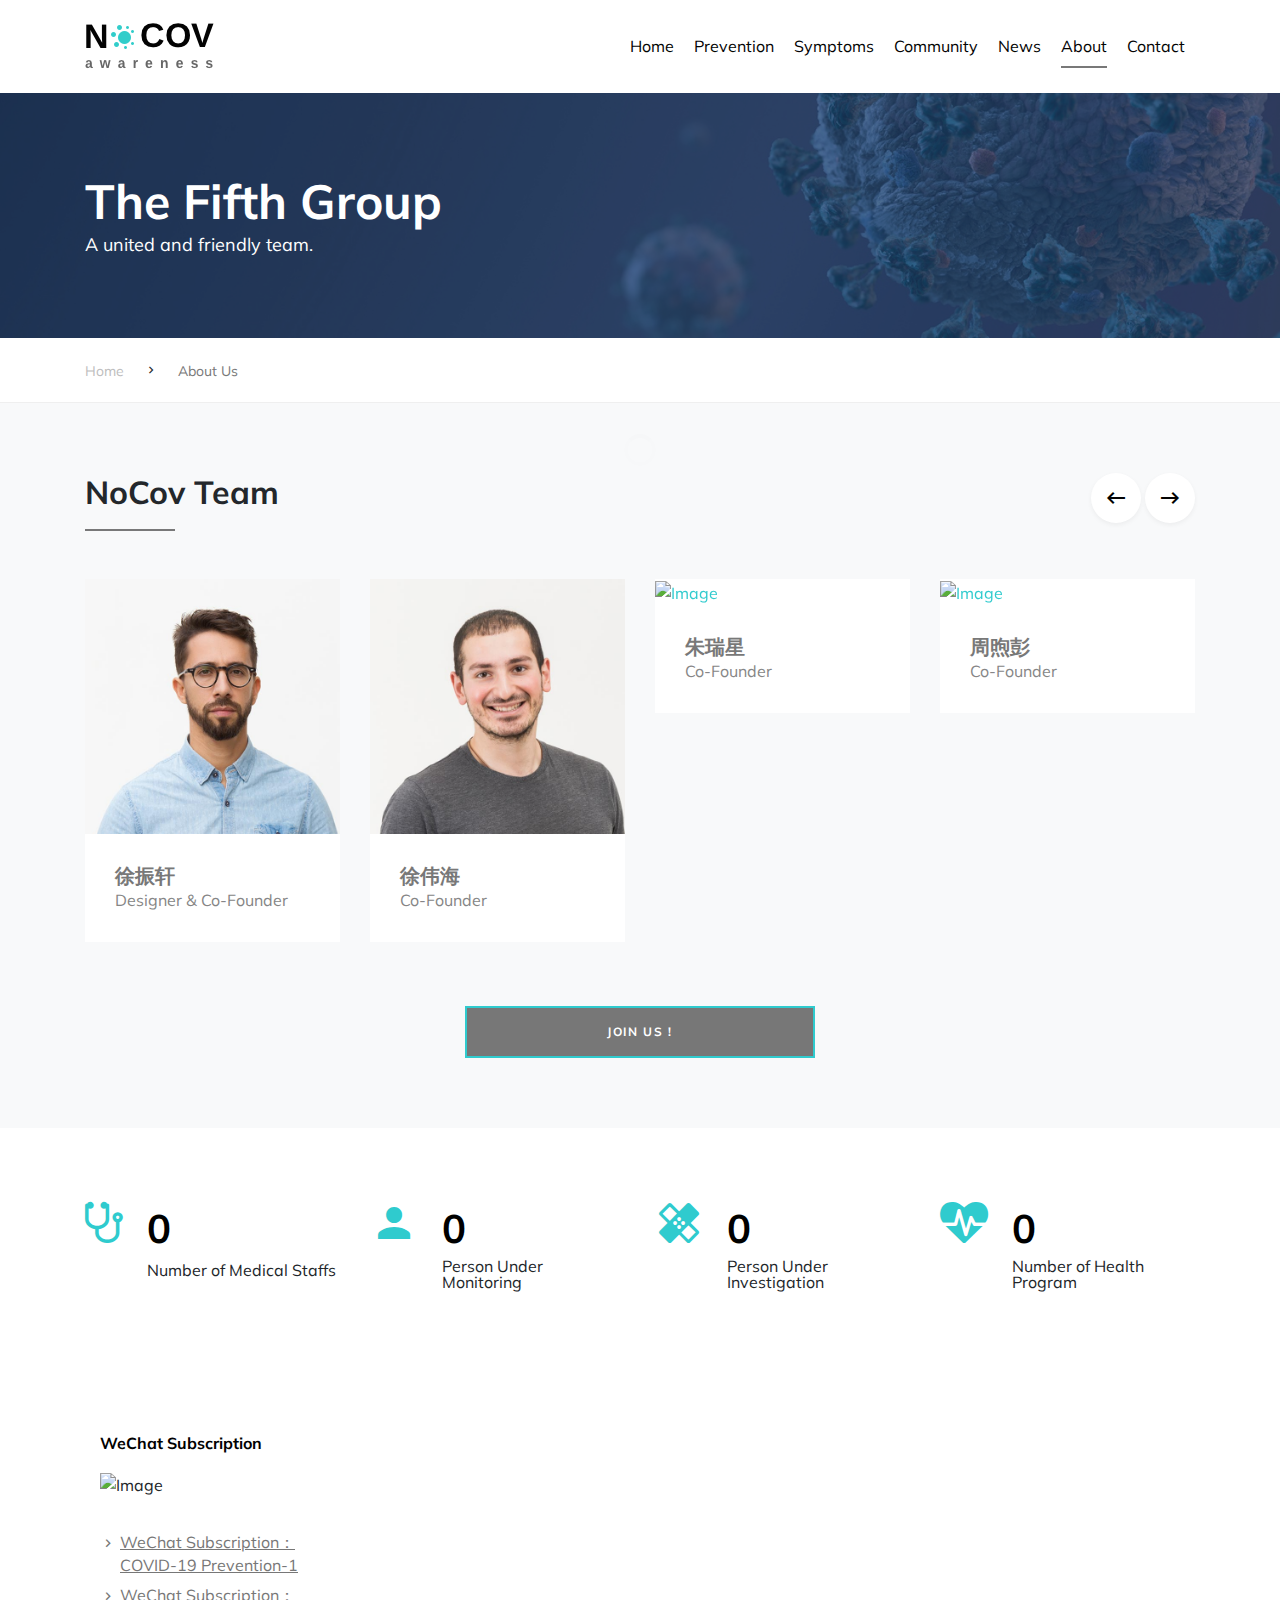
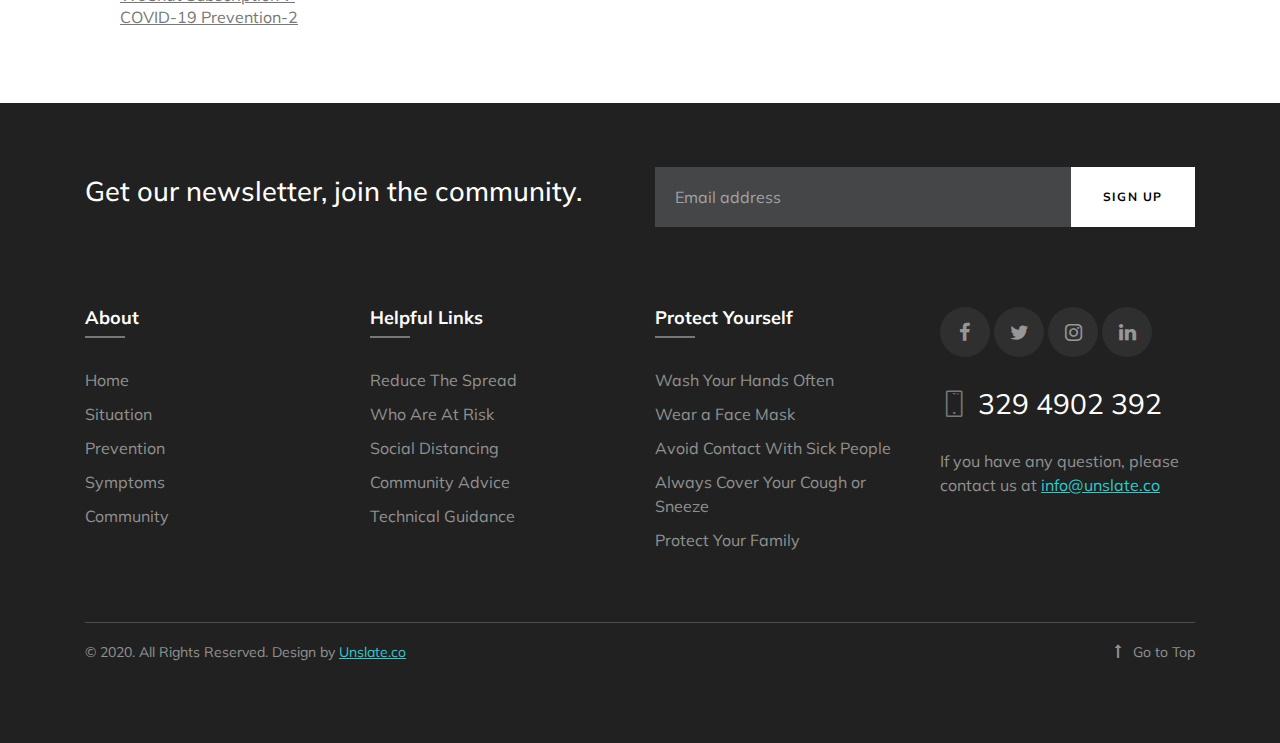
==== commit 66c7fa1c: "Add files via upload" ====
--- a/about.html
+++ b/about.html
@@ -99,8 +99,8 @@
       <div class="container">
         <div class="row align-items-end">
           <div class="col-lg-7">
-            <h1 class="mb-0 heading text-white">About Us</h1>
-            <p class="mb-0 text-white">A small river named Duden flows by their place and supplies it with the necessary regelialia. </p>
+            <h1 class="mb-0 heading text-white">The Fifth Group </h1>
+            <p class="mb-0 text-white">A united and friendly team. </p>
           </div>
         </div>
       </div>
@@ -120,7 +120,7 @@
     <div id="main">
       
       <!-- BEGIN: .site-section -->
-      <div class="site-section section-29101 overflow-hidden">
+      <!-- <div class="site-section section-29101 overflow-hidden">
         <div class="container">
           <div class="row justify-content-between">
 
@@ -154,61 +154,9 @@
             </div>
           </div>
         </div>
-      </div>
+      </div> -->
       <!-- END: .site-section -->
-
-      <div class="site-section">
-        <!-- BEGIN: .section-counter-78529 -->
-        <div class="section-counter-78529">
-          <div class="container">
-
-            <div class="row">
-              <div class="col-md-6 col-lg-3 mb-4 mb-lg-0">
-
-                <div class="counter-78529 d-flex align-items-start">
-                  <div class="icon-wrap"><span class="flaticon-muscle text-primary icon-stethoscope"></span></div>
-                  <div class="counter-text">
-                    <strong class="block-counter-78529" data-number="2260">0</strong>
-                    <span>Number of Medical Staffs</span>
-                  </div>
-                </div>
-
-              </div>
-              <div class="col-md-6 col-lg-3 mb-4 mb-lg-0">
-                <div class="counter-78529 d-flex align-items-start">
-                  <div class="icon-wrap"><span class="flaticon-stationary-bike text-primary icon-person"></span></div>
-                  <div class="counter-text">
-                    <strong class="block-counter-78529" data-number="210">0</strong>
-                    <span>Person Under Monitoring</span>
-                  </div>
-                </div>
-              </div>
-              <div class="col-md-6 col-lg-3  mb-4 mb-lg-0">
-
-                <div class="counter-78529 d-flex align-items-star">
-                  <div class="icon-wrap"><span class="flaticon-banana text-primary icon-healing"></span></div>
-                  <div class="counter-text">
-                    <strong class="block-counter-78529" data-number="887">0</strong>
-                    <span>Person Under Investigation</span>
-                  </div>
-                </div>
-
-              </div>
-              <div class="col-md-6 col-lg-3 mb-4 mb-lg-0">
-                <div class="counter-78529 d-flex align-items-start">
-                  <div class="icon-wrap"><span class="flaticon-heart text-primary icon-heartbeat"></span></div>
-                  <div class="counter-text">
-                    <strong class="block-counter-78529" data-number="1920">0</strong>
-                    <span>Number of Health Program</span>
-                  </div>
-                </div>
-              </div>
-            </div>
-          </div>
-        </div>
-        <!-- END: .section-counter-78529 -->
-      </div>
-    
+  
       <!-- BEGIN: .site-section -->
       <div class="site-section bg-light">
         
@@ -246,8 +194,8 @@
                       </figure> 
                     </a>
                     <div class="media-29191-body">
-                      <h2>James Stewart</h2>
-                      <span class="d-block position">CEO &amp; Co-Founder</span>
+                      <h2>徐振轩</h2>
+                      <span class="d-block position">Designer &amp; Co-Founder</span>
                     </div>
                   </div>
                 </div>
@@ -262,13 +210,42 @@
                       </figure> 
                     </a>
                     <div class="media-29191-body">
-                      <h2>Hudson Davies</h2>
-                      <span class="d-block position">VP &amp; Co-Founder</span>
+                      <h2>徐伟海</h2>
+                      <span class="d-block position">Co-Founder</span>
                     </div>
                   </div>
                 </div>
                 <!-- END: .item -->
-
+                 <!-- BEGIN: .item -->
+                 <div class="item">
+                  <div class="media-29191">
+                    <a href="#">
+                      <figure>
+                        <img src="images/person_man_5.jpg" alt="Image" class="img-fluid">
+                      </figure> 
+                    </a>
+                    <div class="media-29191-body">
+                      <h2>朱瑞星</h2>
+                      <span class="d-block position">Co-Founder</span>
+                    </div>
+                  </div>
+                </div>
+                <!-- END: .item -->
+                 <!-- BEGIN: .item -->
+                 <div class="item">
+                  <div class="media-29191">
+                    <a href="#">
+                      <figure>
+                        <img src="images/person_man_4.jpg" alt="Image" class="img-fluid">
+                      </figure> 
+                    </a>
+                    <div class="media-29191-body">
+                      <h2>周煦彭</h2>
+                      <span class="d-block position">Co-Founder</span>
+                    </div>
+                  </div>
+                </div>
+                <!-- END: .item -->
                 <!-- BEGIN: .item -->
                 <div class="item">
                   <div class="media-29191">
@@ -278,8 +255,8 @@
                       </figure> 
                     </a>
                     <div class="media-29191-body">
-                      <h2>Keira Pitts</h2>
-                      <span class="d-block position">VP &amp; Co-Founder</span>
+                      <h2>杨婧妍</h2>
+                      <span class="d-block position">Co-Founder</span>
                     </div>
                   </div>
                 </div>
@@ -295,8 +272,8 @@
                       </figure> 
                     </a>
                     <div class="media-29191-body">
-                      <h2>Joseph Dalton</h2>
-                      <span class="d-block position">Manager</span>
+                      <h2>何刚</h2>
+                      <span class="d-block position">Co-Founder</span>
                     </div>
                   </div>
                 </div>
@@ -311,24 +288,8 @@
                       </figure> 
                     </a>
                     <div class="media-29191-body">
-                      <h2>Becky Kenny</h2>
-                      <span class="d-block position">VP &amp; Co-Founder</span>
-                    </div>
-                  </div>
-                </div>
-                <!-- END: .item -->
-
-                <!-- BEGIN: .item -->
-                <div class="item">
-                  <div class="media-29191">
-                    <a href="#">
-                      <figure>
-                        <img src="images/person_woman_1.jpg" alt="Image" class="img-fluid">
-                      </figure> 
-                    </a>
-                    <div class="media-29191-body">
-                      <h2>Joann Byers</h2>
-                      <span class="d-block position">VP &amp; Co-Founder</span>
+                      <h2>岳小斌</h2>
+                      <span class="d-block position"> Co-Founder</span>
                     </div>
                   </div>
                 </div>
@@ -341,7 +302,7 @@
 
           <div class="row justify-content-center">
             <div class="col-md-4">
-              <a href="#" class="btn btn-primary btn-block">Become a volunteer</a>
+              <a href="#" class="btn btn-primary btn-block">Join us !</a>
             </div>
           </div>
 
@@ -351,24 +312,71 @@
 
       </div>
       <!-- END: .site-section -->
-
+      <div class="site-section">
+        <!-- BEGIN: .section-counter-78529 -->
+        <div class="section-counter-78529">
+          <div class="container">
+
+            <div class="row">
+              <div class="col-md-6 col-lg-3 mb-4 mb-lg-0">
+
+                <div class="counter-78529 d-flex align-items-start">
+                  <div class="icon-wrap"><span class="flaticon-muscle text-primary icon-stethoscope"></span></div>
+                  <div class="counter-text">
+                    <strong class="block-counter-78529" data-number="2260">0</strong>
+                    <span>Number of Medical Staffs</span>
+                  </div>
+                </div>
+
+              </div>
+              <div class="col-md-6 col-lg-3 mb-4 mb-lg-0">
+                <div class="counter-78529 d-flex align-items-start">
+                  <div class="icon-wrap"><span class="flaticon-stationary-bike text-primary icon-person"></span></div>
+                  <div class="counter-text">
+                    <strong class="block-counter-78529" data-number="210">0</strong>
+                    <span>Person Under Monitoring</span>
+                  </div>
+                </div>
+              </div>
+              <div class="col-md-6 col-lg-3  mb-4 mb-lg-0">
+
+                <div class="counter-78529 d-flex align-items-star">
+                  <div class="icon-wrap"><span class="flaticon-banana text-primary icon-healing"></span></div>
+                  <div class="counter-text">
+                    <strong class="block-counter-78529" data-number="887">0</strong>
+                    <span>Person Under Investigation</span>
+                  </div>
+                </div>
+
+              </div>
+              <div class="col-md-6 col-lg-3 mb-4 mb-lg-0">
+                <div class="counter-78529 d-flex align-items-start">
+                  <div class="icon-wrap"><span class="flaticon-heart text-primary icon-heartbeat"></span></div>
+                  <div class="counter-text">
+                    <strong class="block-counter-78529" data-number="1920">0</strong>
+                    <span>Number of Health Program</span>
+                  </div>
+                </div>
+              </div>
+            </div>
+          </div>
+        </div>
+        <!-- END: .section-counter-78529 -->
+      </div>
       <!-- BEGIN: .site-section -->
       <div class="site-section">
         <div class="container">
           <div class="row justify-content-between">
             <div class="col-md-5">
-              <h2 class="section-heading line-primary">Community Preventive Measures</h2>
+              <!-- <h2 class="section-heading line-primary">Community Preventive Measures</h2> -->
             </div>
             <div class="col-md-6">
-              <p>A small river named Duden flows by their place and supplies it with the necessary regelialia. It is a paradisematic country, in which roasted parts of sentences fly into your mouth.</p>
-            </div>
-          </div>
-          <div class="row">
+              <!-- <p>A small river named Duden flows by their place and supplies it with the necessary regelialia. It is a paradisematic country, in which roasted parts of sentences fly into your mouth.</p> -->
+            </div>
+          </div>
+         <!-- <div class="row">
             <div class="col-12 col-sm-6 col-md-6 col-lg-3">
-              <!-- BEGIN: .widget-29182 -->
-              <!-- 
-                Add '.widget-29182-v2' class for v2 style
-              -->
+ 
               <div class="widget-29182 widget-29182-v2 mb-0 pb-0">
 
                 <div class="widget-inner"><img src="images/img_sm_1.jpg" alt="Image" class="img-mb-2 img-fluid">
@@ -390,13 +398,8 @@
                   </ul>
                 </div>
               </div>
-              <!-- END: .widget-29182 -->
-            </div>
-            <div class="col-12 col-sm-6 col-md-6 col-lg-3">
-              <!-- BEGIN: .widget-29182 -->
-              <!-- 
-                Add '.widget-29182-v2' class for v2 style
-              -->
+            </div>
+             <div class="col-12 col-sm-6 col-md-6 col-lg-3">
               <div class="widget-29182 widget-29182-v2 mb-0 pb-0">
 
                 <div class="widget-inner"><img src="images/img_sm_2.jpg" alt="Image" class="img-mb-2 img-fluid">
@@ -416,13 +419,9 @@
                   </ul>
                 </div>
               </div>
-              <!-- END: .widget-29182 -->
             </div>
             <div class="col-12 col-sm-6 col-md-6 col-lg-3">
-              <!-- BEGIN: .widget-29182 -->
-              <!-- 
-                Add '.widget-29182-v2' class for v2 style
-              -->
+
               <div class="widget-29182 widget-29182-v2 mb-0 pb-0">
                 <div class="widget-inner"><img src="images/img_sm_3.jpg" alt="Image" class="img-mb-2 img-fluid">
                   </div>
@@ -441,33 +440,28 @@
                   </ul>
                 </div>
               </div>
-              <!-- END: .widget-29182 -->
-            </div>
+            </div>-->
             <div class="col-12 col-sm-6 col-md-6 col-lg-3">
-              <!-- BEGIN: .widget-29182 -->
-              <!-- 
-                Add '.widget-29182-v2' class for v2 style
-              -->
+
               <div class="widget-29182 widget-29182-v2 mb-0 pb-0">
-                <div class="widget-inner"><img src="images/img_sm_4.jpg" alt="Image" class="img-mb-2 img-fluid">
-                  </div>
-                <div class="widget-inner">
-                  <h3>Home Quarantine Guidelines</h3>
-                </div>
+                <div class="widget-inner">
+                  <h3>WeChat Subscription</h3>
+                </div>
+                <div class="widget-inner"><img src="images/img_sm.jpg" alt="Image" class="img-mb-2 img-fluid">
+                  </div>
                 
                 <div class="widget-inner">
                   <ul class="list-unstyled">
-                    <li><a href="#">Executive Order from the Mayor</a></li>
-                    <li><a href="#">Business &amp; Industry Advice</a></li>
-                    <li><a href="#">Home Quarantine</a></li>
+                    <li><a href="https://mp.weixin.qq.com/s/Lc8pUVybaYq3DK0RFS_QBA">WeChat Subscription：COVID-19 Prevention-1</a></li>
+                    <li><a href="#">WeChat Subscription：COVID-19 Prevention-2</a></li>
+                    <!-- <li><a href="#">Home Quarantine</a></li>
                     <li><a href="#">Community Food Supply</a></li>
                     <li><a href="#">Community Lockdown</a></li>
-                    <li><a href="#">Skeletal Work Force Arrangement</a></li>
+                    <li><a href="#">Skeletal Work Force Arrangement</a></li> -->
                   </ul>
                 </div>
               </div>
-              <!-- END: .widget-29182 -->
-            </div>
+            </div> 
             
           </div>
         </div>
